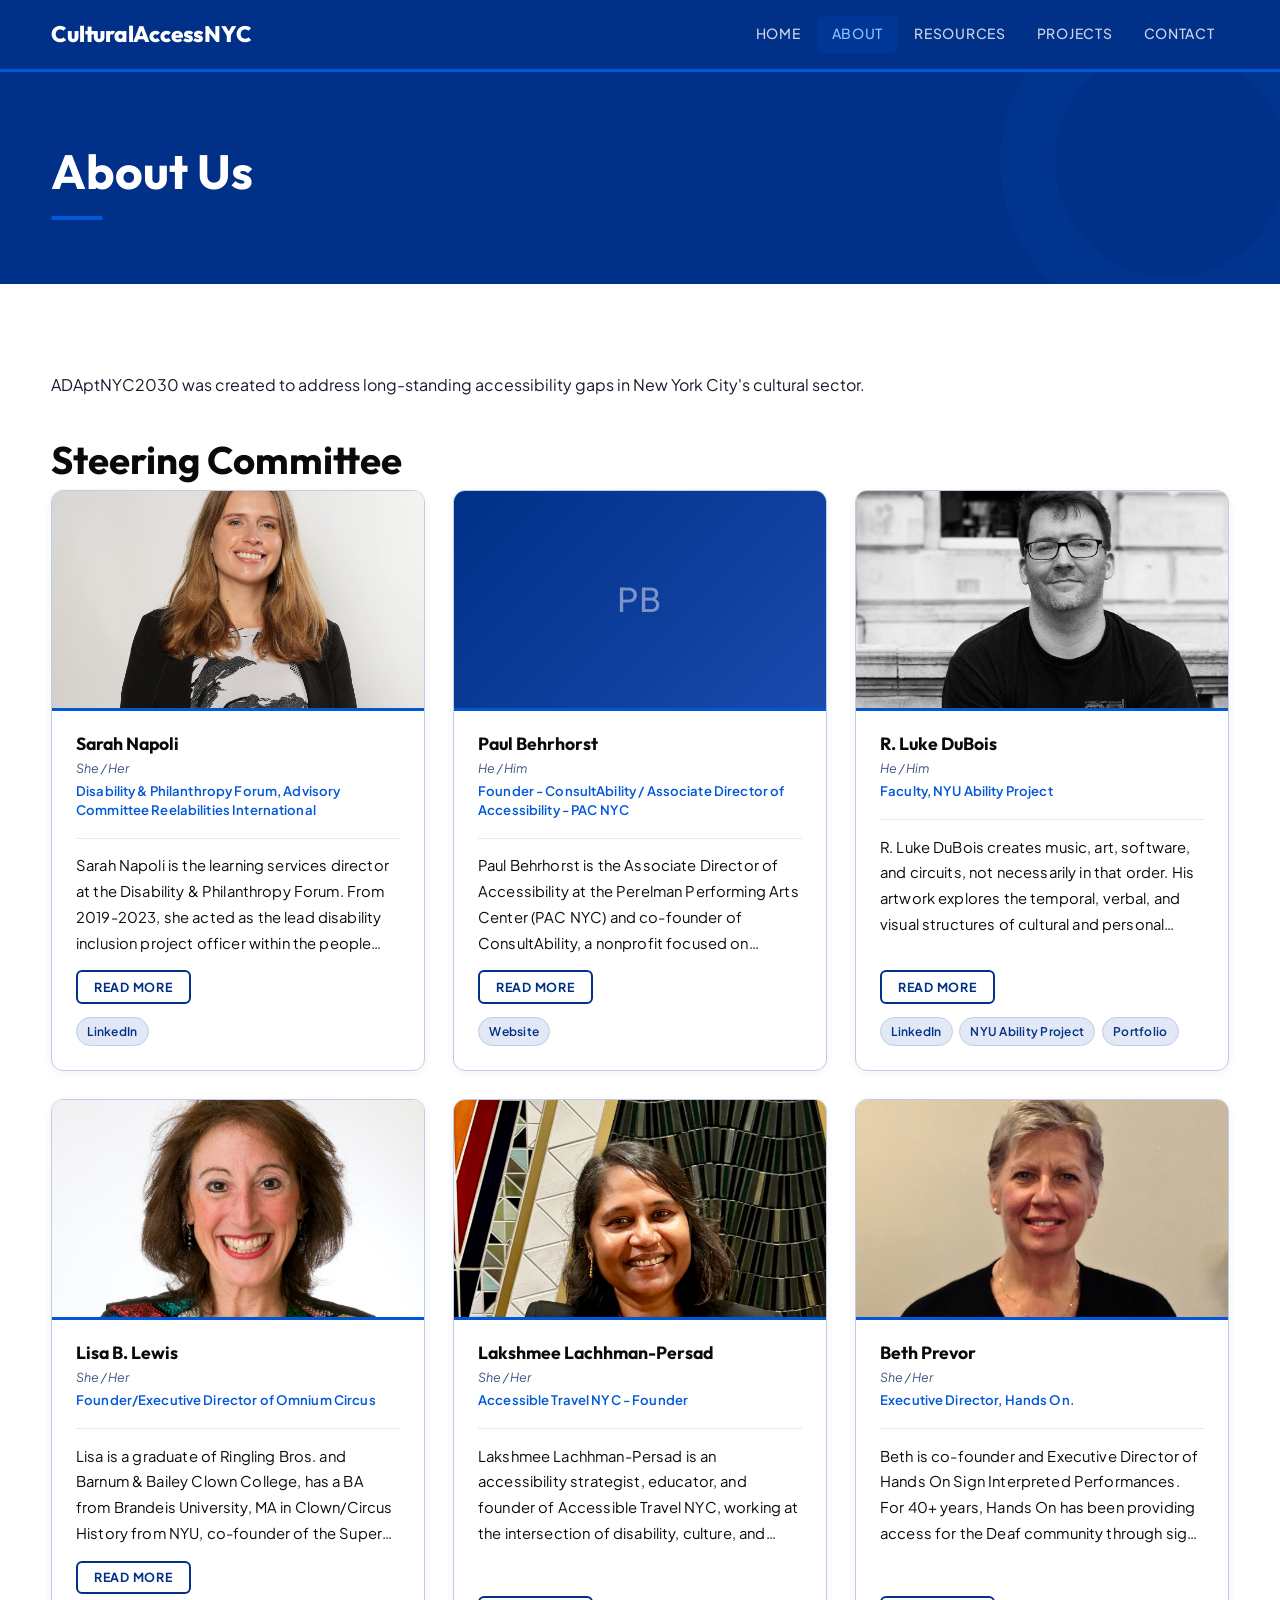
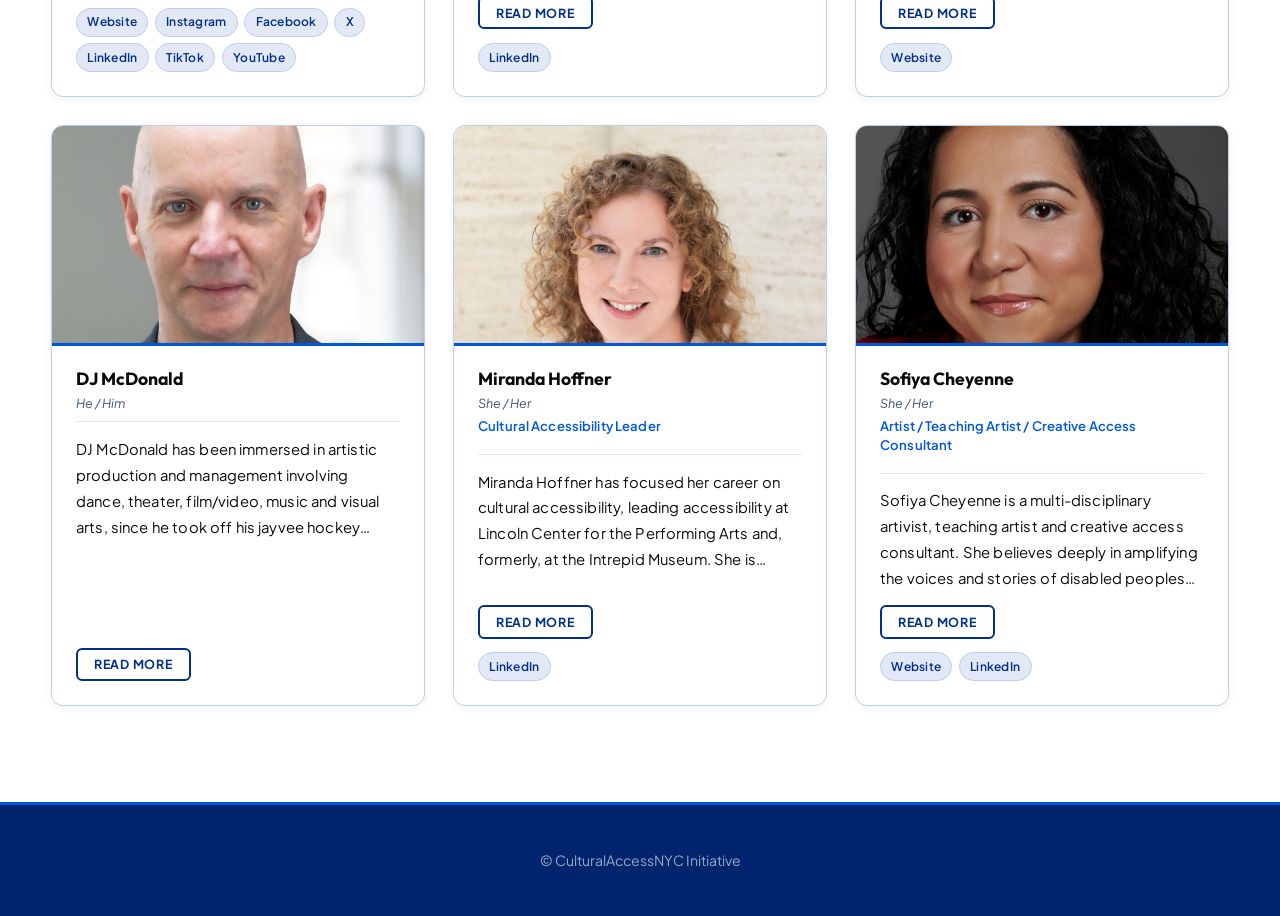
==== about.html @ fa03bc3a "Add files via upload" ====
<!DOCTYPE html>
<html lang="en">
<head>
<meta charset="UTF-8">
<meta name="viewport" content="width=device-width, initial-scale=1.0">
<title>About | ADAptNYC2030</title>
<link rel="stylesheet" href="style.css">
</head>

<body>

<a class="skip-link" href="#main-content">Skip to main content</a>

<header class="site-header" role="banner">
  <div class="container header-inner">
    <a href="index.html" class="logo" aria-label="ADAptNYC2030 — Home">CulturalAccessNYC</a>
    <nav aria-label="Primary navigation">
      <input type="checkbox" id="check" aria-hidden="true">
      <label for="check" class="checkbtn" aria-label="Open navigation menu" role="button" tabindex="0">☰</label>
      <ul class="nav-list" role="list">
        <li><a href="index.html">Home</a></li>
        <li><a href="about.html" aria-current="page">About</a></li>
        <li><a href="resources.html">Resources</a></li>
        <li><a href="projects.html">Projects</a></li>
        <li><a href="contact.html">Contact</a></li>
      </ul>
    </nav>
  </div>
</header>

<main id="main-content">

  <section class="page-hero" aria-labelledby="page-title">
    <div class="container">
      <h1 id="page-title">About Us</h1>
    </div>
  </section>

  <section class="section section-light" aria-labelledby="committee-heading">
    <div class="container">
      <p>
        ADAptNYC2030 was created to address long-standing accessibility gaps
        in New York City's cultural sector.
      </p>

      <h2 id="committee-heading" style="margin-top: 40px;">Steering Committee</h2>
      <div id="members-container" aria-live="polite" aria-label="Steering committee members"></div>
    </div>
  </section>

</main>

<footer class="footer" role="contentinfo">
  <div class="container">
    <p>&copy; CulturalAccessNYC Initiative</p>
  </div>
</footer>

<script>
const checkbox = document.getElementById("check");
const label = document.querySelector(".checkbtn");

checkbox.addEventListener("change", function () {
  document.body.style.overflow = this.checked ? "hidden" : "";
  label.setAttribute("aria-label", this.checked ? "Close navigation menu" : "Open navigation menu");
});

label.addEventListener("keydown", function(e) {
  if (e.key === "Enter" || e.key === " ") {
    e.preventDefault();
    checkbox.checked = !checkbox.checked;
    checkbox.dispatchEvent(new Event("change"));
  }
});
</script>
<script src="script.js"></script>
</body>
</html>
---- style.css ----
@import url('https://fonts.googleapis.com/css2?family=Outfit:wght@600;700;800&family=Plus+Jakarta+Sans:ital,wght@0,300;0,400;0,500;0,600;0,700;1,300;1,400&display=swap');

/* ── Tokens ── */
:root {
  --navy:        #003087;
  --navy-mid:    #00256e;
  --navy-light:  #1a4aad;
  --amber:       #0057d8;
  --amber-light: #3a7ff5;
  --amber-pale:  #e8f0fe;
  --white:       #ffffff;
  --off-white:   #f4f7ff;
  --stone:       #e2e8f5;
  --text-primary:   #0a0a0a;
  --text-secondary: #1a1a2e;
  --text-muted:     #3d5280;
  --border:         #bfcde8;
  --focus-ring:  #0057d8;
  --radius-sm:   6px;
  --radius-md:   12px;
  --radius-lg:   20px;
  --shadow-sm:   0 2px 8px rgba(13,27,42,0.06);
  --shadow-md:   0 8px 28px rgba(13,27,42,0.10);
  --shadow-lg:   0 20px 50px rgba(13,27,42,0.14);
  --transition:  0.22s cubic-bezier(0.4, 0, 0.2, 1);
}

/* ── Reset ── */
*, *::before, *::after {
  box-sizing: border-box;
  margin: 0;
  padding: 0;
}

/* ── Skip Link (keyboard / screen reader navigation) ── */
.skip-link {
  position: absolute;
  top: -100px;
  left: 1rem;
  z-index: 9999;
  background: var(--amber);
  color: var(--white);
  font-family: 'Plus Jakarta Sans', sans-serif;
  font-weight: 700;
  font-size: 0.95rem;
  padding: 0.75rem 1.25rem;
  border-radius: var(--radius-sm);
  text-decoration: none;
  transition: top 0.2s ease;
}
.skip-link:focus {
  top: 1rem;
  outline: 3px solid var(--navy);
  outline-offset: 2px;
}

/* ── Base ── */
html { scroll-behavior: smooth; }

body {
  font-family: 'Plus Jakarta Sans', system-ui, sans-serif;
  font-size: 1rem;
  line-height: 1.65;
  color: var(--text-primary);
  background: var(--off-white);
  overflow-x: hidden;
}

/* ── Focus — always visible, never removed ── */
:focus-visible {
  outline: 3px solid var(--focus-ring);
  outline-offset: 3px;
  border-radius: var(--radius-sm);
}

/* ── Typography ── */
h1, h2, h3, h4 {
  font-family: 'Outfit', system-ui, sans-serif;
  line-height: 1.15;
  color: var(--text-primary);
  font-weight: 700;
}

h1 { font-size: clamp(2.2rem, 5vw, 3.8rem); }
h2 { font-size: clamp(1.6rem, 3vw, 2.4rem); }
h3 { font-size: clamp(1.05rem, 2vw, 1.35rem); }

p {
  color: #1a1a2e;
  max-width: 68ch;
}

/* ── Layout ── */
.container {
  width: min(92%, 1200px);
  margin-inline: auto;
}

.section {
  padding: 5.5rem 0;
}

.section-light { background: var(--white); }
.section-muted { background: var(--navy); }

/* ── Header ── */
.site-header {
  background: var(--navy);
  position: sticky;
  top: 0;
  z-index: 1000;
  border-bottom: 3px solid var(--amber);
  transform: translateZ(0);
  will-change: transform;
}

.header-inner {
  display: flex;
  justify-content: space-between;
  align-items: center;
  padding: 1rem 0;
  gap: 1rem;
}

.logo {
  font-family: 'Outfit', sans-serif;
  font-size: 1.4rem;
  font-weight: 800;
  text-decoration: none;
  color: var(--white);
  letter-spacing: -0.01em;
  flex-shrink: 0;
  transition: color var(--transition);
}
.logo:hover { color: #90c0ff; }
.logo:focus-visible { outline-color: var(--amber); border-radius: 4px; }

/* ── Nav ── */
nav { position: relative; }

.nav-list {
  list-style: none;
  display: flex;
  gap: 0.15rem;
  align-items: center;
}
.nav-list li { margin: 0; }

.nav-list a {
  display: block;
  text-decoration: none;
  color: rgba(255,255,255,0.8);
  font-family: 'Plus Jakarta Sans', sans-serif;
  font-weight: 500;
  font-size: 0.87rem;
  letter-spacing: 0.05em;
  text-transform: uppercase;
  padding: 0.45rem 0.9rem;
  border-radius: var(--radius-sm);
  transition: color var(--transition), background var(--transition);
}
.nav-list a:hover,
.nav-list a[aria-current="page"] {
  color: #90c0ff;
  background: rgba(0,87,216,0.18);
}
.nav-list a:focus-visible { outline-color: var(--amber); }

/* Hamburger */
#check { display: none; }

.checkbtn {
  display: none;
  background: none;
  border: 2px solid rgba(255,255,255,0.45);
  color: var(--white);
  font-size: 1.25rem;
  width: 44px;
  height: 44px;
  border-radius: var(--radius-sm);
  cursor: pointer;
  align-items: center;
  justify-content: center;
  line-height: 1;
  position: relative;
  z-index: 2000;
  transition: border-color var(--transition), background var(--transition);
}
.checkbtn:hover {
  border-color: #90c0ff;
  background: rgba(0,87,216,0.18);
}

/* ── Hero ── */
.hero {
  background-image: url("hero.jpg");
  background-size: cover;
  background-position: center 30%;
  background-repeat: no-repeat;
  position: relative;
  min-height: 88vh;
  display: flex;
  align-items: center;
  padding: 5rem 0;
}

.hero::before {
  content: '';
  position: absolute;
  inset: 0;
  background: linear-gradient(
    105deg,
    rgba(0,48,135,0.28) 10%
  );//
}

.hero .container {
  position: relative;
  z-index: 1;
}

.hero-card {
  max-width: 620px;
  animation: heroFadeUp 0.9s ease both;
}

@keyframes heroFadeUp {
  from { opacity: 0; transform: translateY(30px); }
  to   { opacity: 1; transform: translateY(0); }
}

.hero-eyebrow {
  display: inline-block;
  font-size: 0.76rem;
  font-weight: 700;
  letter-spacing: 0.14em;
  text-transform: uppercase;
  color: #aeccff;
  background: rgba(0,87,216,0.18);
  border: 1px solid rgba(58,127,245,0.5);
  padding: 0.3rem 0.9rem;
  border-radius: 100px;
  margin-bottom: 1.5rem;
}

.hero-card h1 {
  color: var(--white);
  font-size: clamp(2.3rem, 5.5vw, 4rem);
  margin-bottom: 1.25rem;
  text-shadow: 0 2px 20px rgba(0,0,0,0.4);
  line-height: 1.1;
}

.hero-card p {
  color: rgba(255,255,255,0.88);
  font-size: 1.15rem;
  margin-bottom: 2.25rem;
  max-width: 52ch;
  text-shadow: 0 1px 8px rgba(0,0,0,0.3);
}

/* ── Buttons ── */
.btn {
  display: inline-flex;
  align-items: center;
  gap: 0.4rem;
  background: var(--amber);
  color: var(--white);
  padding: 0.85rem 1.85rem;
  border-radius: var(--radius-sm);
  font-family: 'Plus Jakarta Sans', sans-serif;
  font-weight: 700;
  font-size: 0.88rem;
  letter-spacing: 0.05em;
  text-transform: uppercase;
  text-decoration: none;
  border: 2px solid transparent;
  transition: background var(--transition), transform var(--transition), box-shadow var(--transition);
  cursor: pointer;
}
.btn:hover {
  background: #0048b5;
  transform: translateY(-2px);
  box-shadow: 0 8px 24px rgba(0,87,216,0.38);
}
.btn:focus-visible {
  outline: 3px solid var(--white);
  outline-offset: 3px;
}
.btn:active { transform: translateY(0); }

/* ── Feature Cards ── */
.cards {
  display: grid;
  grid-template-columns: repeat(auto-fit, minmax(280px, 1fr));
  gap: 1.75rem;
}

.card {
  background: var(--white);
  padding: 2.25rem 2rem;
  border-radius: var(--radius-md);
  box-shadow: var(--shadow-sm);
  border: 1px solid var(--border);
  position: relative;
  overflow: hidden;
  transition: transform var(--transition), box-shadow var(--transition);
}
.card::before {
  content: '';
  position: absolute;
  top: 0; left: 0; right: 0;
  height: 3px;
  background: linear-gradient(90deg, var(--amber), var(--amber-light));
  transform: scaleX(0);
  transform-origin: left;
  transition: transform var(--transition);
}
.card:hover { transform: translateY(-4px); box-shadow: var(--shadow-md); }
.card:hover::before { transform: scaleX(1); }
.card h3 { margin-bottom: 0.85rem; color: var(--navy); }
.card p { font-size: 0.95rem; }

/* ── Section label ── */
.section-label {
  display: inline-block;
  font-size: 0.75rem;
  font-weight: 700;
  letter-spacing: 0.14em;
  text-transform: uppercase;
  color: var(--amber);
  margin-bottom: 0.75rem;
}

/* ── Page Hero (inner pages) ── */
.page-hero {
  background: var(--navy);
  color: var(--white);
  padding: 4.5rem 0 4rem;
  position: relative;
  overflow: hidden;
}
.page-hero::after {
  content: '';
  position: absolute;
  right: -60px; top: -80px;
  width: 340px; height: 340px;
  border-radius: 50%;
  border: 55px solid rgba(0,87,216,0.10);
  pointer-events: none;
}
.page-hero h1 {
  color: var(--white);
  font-size: clamp(2rem, 4vw, 3rem);
  position: relative;
  z-index: 1;
}
.page-hero h1::after {
  content: '';
  display: block;
  width: 52px; height: 4px;
  background: var(--amber);
  margin-top: 1rem;
  border-radius: 2px;
}

/* ── CTA / Dark sections ── */
.section-muted h2 { color: var(--white); }
.section-muted p { color: rgba(255,255,255,0.85); margin-bottom: 2rem; }

/* ── Footer ── */
.footer {
  background: var(--navy-mid);
  color: var(--white);
  padding: 2.75rem 0;
  border-top: 3px solid var(--amber);
  text-align: center;
}
.footer p {
  opacity: 0.6;
  color: var(--white);
  font-size: 0.88rem;
  max-width: none;
}

/* ── Members Grid ── */
#members-container {
  display: grid;
  grid-template-columns: repeat(3, 1fr);
  gap: 1.75rem;
  padding: 0.5rem 0;
  contain: layout;
}

/* ── Member Card ── */
.member-card {
  background: var(--white);
  border-radius: var(--radius-md);
  overflow: hidden;
  box-shadow: var(--shadow-sm);
  border: 1px solid var(--border);
  transition: transform var(--transition), box-shadow var(--transition);
  display: flex;
  flex-direction: column;
  will-change: transform;
  contain: layout style;
}
.member-card:hover {
  transform: translateY(-5px);
  box-shadow: var(--shadow-lg);
}
.member-card:focus-within {
  box-shadow: 0 0 0 3px var(--focus-ring), var(--shadow-md);
}

.member-card img {
  width: 100%;
  height: 220px;
  object-fit: cover;
  object-position: top;
  display: block;
  border-bottom: 3px solid var(--amber);
}

.member-card .no-photo {
  width: 100%;
  height: 220px;
  background: linear-gradient(135deg, var(--navy) 0%, var(--navy-light) 100%);
  display: flex;
  align-items: center;
  justify-content: center;
  border-bottom: 3px solid var(--amber);
}
.no-photo-initials {
  font-family: 'Outfit', sans-serif;
  font-size: 2.2rem;
  color: rgba(255,255,255,0.45);
  letter-spacing: 0.04em;
  user-select: none;
}

.card-content {
  padding: 1.35rem 1.5rem 1.5rem;
  display: flex;
  flex-direction: column;
  flex-grow: 1;
}
.card-content h3 {
  margin: 0 0 0.15rem;
  font-size: 1.1rem;
  font-weight: 700;
  color: #0a0a0a;
  line-height: 1.3;
}

.pronouns {
  font-size: 0.78rem;
  color: var(--text-muted);
  font-style: italic;
  margin-bottom: 0.25rem;
}
.title {
  font-size: 0.82rem;
  color: var(--amber);
  font-weight: 600;
  letter-spacing: 0.01em;
  line-height: 1.4;
  margin-bottom: 0.9rem;
}

.bio-container {
  display: flex;
  flex-direction: column;
  flex-grow: 1;
  border-top: 1px solid var(--stone);
  padding-top: 0.9rem;
  margin-top: 0.25rem;
}
.bio-text {
  display: -webkit-box;
  -webkit-line-clamp: 4;
  -webkit-box-orient: vertical;
  overflow: hidden;
  font-size: 0.925rem;
  color: #0a0a0a;
  line-height: 1.75;
  max-height: calc(0.925rem * 1.75 * 4);
  margin-bottom: 0.85rem;
  letter-spacing: 0.01em;
}
.bio-text.expanded {
  display: block;
  -webkit-line-clamp: unset;
  height: auto;
  overflow: visible;
}

.toggle-btn {
  margin-top: auto;
  align-self: flex-start;
  padding: 0.42rem 1rem;
  border: 2px solid var(--navy);
  background: transparent;
  color: var(--navy);
  border-radius: var(--radius-sm);
  cursor: pointer;
  font-family: 'Plus Jakarta Sans', sans-serif;
  font-size: 0.78rem;
  font-weight: 700;
  letter-spacing: 0.06em;
  text-transform: uppercase;
  transition: background var(--transition), color var(--transition), transform var(--transition);
}
.toggle-btn:hover {
  background: var(--navy);
  color: var(--white);
  transform: translateY(-1px);
}
.toggle-btn:focus-visible {
  outline: 3px solid var(--focus-ring);
  outline-offset: 3px;
}

.links {
  margin-top: 0.85rem;
  display: flex;
  flex-wrap: wrap;
  gap: 0.4rem;
}
.links a {
  display: inline-flex;
  align-items: center;
  font-size: 0.75rem;
  font-weight: 600;
  color: var(--navy);
  background: var(--stone);
  border: 1px solid var(--border);
  text-decoration: none;
  padding: 0.22rem 0.65rem;
  border-radius: 100px;
  letter-spacing: 0.02em;
  transition: background var(--transition), color var(--transition), border-color var(--transition);
}
.links a:hover {
  background: var(--navy);
  color: var(--white);
  border-color: var(--navy);
}
.links a:focus-visible {
  outline: 3px solid var(--focus-ring);
  outline-offset: 2px;
}

/* ── Responsive ── */
@media (max-width: 768px) {
  .checkbtn { display: inline-flex; }

  .nav-list {
    background: var(--navy);
    position: fixed;
    top: 0; right: -110vw;
    width: 100%; height: 100vh;
    display: flex;
    flex-direction: column;
    justify-content: center;
    align-items: center;
    gap: 0.5rem;
    transition: right 0.3s cubic-bezier(0.4,0,0.2,1);
    z-index: 1500;
  }
  .nav-list li { margin: 0; }
  .nav-list a { font-size: 1.25rem; padding: 0.75rem 2rem; letter-spacing: 0.06em; }
  #check:checked ~ .nav-list { right: 0; }

  .hero-card h1 { font-size: clamp(1.9rem, 8vw, 2.8rem); }
  .hero { min-height: 75vh; }
  .cards { grid-template-columns: 1fr; }
  .page-hero::after { display: none; }
  .section { padding: 3.5rem 0; }
  #members-container { grid-template-columns: repeat(2, 1fr); }
}

@media (max-width: 480px) {
  #members-container { grid-template-columns: 1fr; }
}

/* ── Reduced motion ── */
@media (prefers-reduced-motion: reduce) {
  *, *::before, *::after {
    animation-duration: 0.01ms !important;
    transition-duration: 0.01ms !important;
  }
  html { scroll-behavior: auto; }
}

/* ── High contrast / forced colors ── */
@media (forced-colors: active) {
  .btn, .toggle-btn, .links a {
    border: 2px solid ButtonText;
  }
  .hero::before { display: none; }
}

/* ── Stats Bar ── */
.stats-bar {
  background: var(--navy-mid);
  border-top: 1px solid rgba(255,255,255,0.08);
  border-bottom: 3px solid var(--amber);
  padding: 1.75rem 0;
}
.stats-inner {
  display: flex;
  align-items: center;
  justify-content: center;
  gap: 0;
  flex-wrap: wrap;
}
.stat-item {
  display: flex;
  flex-direction: column;
  align-items: center;
  padding: 0.5rem 3rem;
}
.stat-num {
  font-family: 'Outfit', sans-serif;
  font-size: 2rem;
  font-weight: 800;
  color: #85bcff;
  line-height: 1;
  margin-bottom: 0.3rem;
}
.stat-label {
  font-size: 0.8rem;
  color: rgba(255,255,255,0.82);
  text-align: center;
  max-width: 14ch;
  line-height: 1.4;
}
.stat-divider {
  width: 1px;
  height: 44px;
  background: rgba(255,255,255,0.15);
  flex-shrink: 0;
}

/* ── Card Icons ── */
.card-icon {
  width: 48px;
  height: 48px;
  background: var(--amber-pale);
  border-radius: var(--radius-sm);
  display: flex;
  align-items: center;
  justify-content: center;
  color: var(--amber);
  margin-bottom: 1.25rem;
}

/* ── Concepts Grid ── */
.concepts-grid {
  display: grid;
  grid-template-columns: repeat(3, 1fr);
  gap: 1.5rem;
}
.concept-card {
  background: rgba(255,255,255,0.10);
  border: 1px solid rgba(255,255,255,0.28);
  border-radius: var(--radius-md);
  padding: 2rem 1.75rem;
  position: relative;
  transition: background var(--transition);
}
.concept-card:hover { background: rgba(255,255,255,0.09); }
.concept-card--mid {
  background: rgba(0,87,216,0.28);
  border-color: rgba(58,127,245,0.55);
}
.concept-card--highlight {
  background: rgba(0,87,216,0.32);
  border-color: var(--amber);
  border-width: 2px;
}
.concept-num {
  font-family: 'Outfit', sans-serif;
  font-size: 2.5rem;
  font-weight: 800;
  color: rgba(255,255,255,0.55);
  line-height: 1;
  margin-bottom: 0.75rem;
}
.concept-card h3 { color: var(--white); margin-bottom: 0.6rem; }
.concept-card p { color: rgba(255,255,255,0.82); font-size: 0.9rem; max-width: none; }

/* ── Two-column layout ── */
.two-col {
  display: grid;
  grid-template-columns: 1fr 1fr;
  gap: 5rem;
  align-items: center;
}
.two-col-text h2 { margin-bottom: 1.25rem; }
.two-col-text p { max-width: 48ch; }

/* ── Venn diagram ── */
.two-col-visual {
  display: flex;
  align-items: center;
  justify-content: center;
}
.venn-diagram {
  position: relative;
  width: 260px;
  height: 260px;
}
.venn-circle {
  position: absolute;
  width: 150px;
  height: 150px;
  border-radius: 50%;
  display: flex;
  align-items: center;
  justify-content: center;
  font-size: 0.72rem;
  font-weight: 600;
  text-align: center;
  line-height: 1.4;
}
.venn-a {
  top: 0; left: 0;
  background: rgba(0,48,135,0.22);
  border: 2px solid rgba(0,48,135,0.4);
  color: var(--navy);
}
.venn-b {
  top: 0; right: 0;
  background: rgba(0,87,216,0.18);
  border: 2px solid rgba(0,87,216,0.4);
  color: var(--navy);
}
.venn-c {
  bottom: 0; left: 50%;
  transform: translateX(-50%);
  background: rgba(26,74,173,0.18);
  border: 2px solid rgba(26,74,173,0.4);
  color: var(--navy);
}
.venn-center {
  position: absolute;
  top: 50%;
  left: 50%;
  transform: translate(-50%, -44%);
  font-family: 'Outfit', sans-serif;
  font-weight: 800;
  font-size: 0.85rem;
  color: var(--navy);
  text-align: center;
  background: white;
  border-radius: 50%;
  width: 62px;
  height: 62px;
  display: flex;
  align-items: center;
  justify-content: center;
  border: 2px solid var(--amber);
  box-shadow: 0 2px 12px rgba(0,48,135,0.15);
}

/* ── Page Hero subtitle ── */
.page-hero-sub {
  color: rgba(255,255,255,0.85);
  font-size: 1.05rem;
  margin-top: 1rem;
  max-width: 56ch;
  position: relative;
  z-index: 1;
}

/* ── Resource filter bar ── */
.resource-filter-bar {
  background: var(--white);
  border-bottom: 1px solid var(--border);
  padding: 1.1rem 0;
  position: sticky;
  top: 64px;
  z-index: 100;
}
.filter-tabs {
  display: flex;
  gap: 0.5rem;
  flex-wrap: wrap;
}
.filter-tab {
  background: none;
  border: 1.5px solid var(--border);
  color: var(--text-muted);
  font-family: 'Plus Jakarta Sans', sans-serif;
  font-size: 0.82rem;
  font-weight: 600;
  padding: 0.4rem 1rem;
  border-radius: 100px;
  cursor: pointer;
  transition: all var(--transition);
  letter-spacing: 0.03em;
}
.filter-tab:hover { border-color: var(--amber); color: var(--amber); }
.filter-tab.active {
  background: var(--navy);
  border-color: var(--navy);
  color: var(--white);
}
.filter-tab:focus-visible { outline: 3px solid var(--focus-ring); outline-offset: 2px; }

/* ── Resource grid ── */
.resource-grid {
  display: grid;
  grid-template-columns: repeat(auto-fill, minmax(300px, 1fr));
  gap: 1.5rem;
}
.resource-card {
  background: var(--white);
  border: 1px solid var(--border);
  border-radius: var(--radius-md);
  padding: 1.5rem 1.6rem;
  display: flex;
  flex-direction: column;
  gap: 0.7rem;
  transition: transform var(--transition), box-shadow var(--transition);
  cursor: default;
}
.resource-card:hover { transform: translateY(-3px); box-shadow: var(--shadow-md); }
.resource-card h3 { font-size: 1rem; color: var(--navy); margin: 0; }
.resource-card p { font-size: 0.88rem; color: var(--text-secondary); margin: 0; max-width: none; }
.resource-tag {
  display: inline-block;
  font-size: 0.7rem;
  font-weight: 700;
  letter-spacing: 0.08em;
  text-transform: uppercase;
  background: var(--amber-pale);
  color: var(--amber);
  border-radius: 100px;
  padding: 0.18rem 0.65rem;
  align-self: flex-start;
}
.resource-tag--legal { background: #eef4ff; color: var(--navy); }
.resource-tag--org { background: #e8f7f2; color: #0a6b4a; }
.resource-tag--funding { background: #fff4e6; color: #8a4a00; }
.resource-meta { font-size: 0.78rem; color: var(--text-muted); margin-top: auto; padding-top: 0.5rem; }
.resource-link { color: var(--amber); text-decoration: none; font-weight: 600; }
.resource-link:hover { text-decoration: underline; }
.no-results-msg { text-align: center; padding: 3rem 0; color: var(--text-muted); font-size: 1rem; }
.sr-only { position: absolute; width: 1px; height: 1px; overflow: hidden; clip: rect(0,0,0,0); white-space: nowrap; }

/* ── Accordion ── */
.accordion { display: flex; flex-direction: column; gap: 0; border-radius: var(--radius-md); overflow: hidden; border: 1px solid rgba(255,255,255,0.12); }
.accordion-item { border-bottom: 1px solid rgba(255,255,255,0.10); }
.accordion-item:last-child { border-bottom: none; }
.accordion-btn {
  width: 100%;
  display: flex;
  justify-content: space-between;
  align-items: center;
  background: rgba(255,255,255,0.04);
  border: none;
  color: var(--white);
  font-family: 'Plus Jakarta Sans', sans-serif;
  font-size: 0.95rem;
  font-weight: 600;
  padding: 1.1rem 1.5rem;
  cursor: pointer;
  text-align: left;
  transition: background var(--transition);
}
.accordion-btn:hover { background: rgba(255,255,255,0.08); }
.accordion-btn[aria-expanded="true"] { background: rgba(0,87,216,0.25); }
.accordion-btn:focus-visible { outline: 3px solid var(--amber-light); outline-offset: -3px; }
.accordion-icon { font-size: 1.4rem; font-weight: 300; line-height: 1; color: #90c0ff; flex-shrink: 0; margin-left: 1rem; }
.accordion-body { padding: 0.1rem 1.5rem 1.25rem; }
.accordion-body p { font-size: 0.9rem; color: rgba(255,255,255,0.82); max-width: 68ch; }

/* ── Timeline ── */
.timeline { position: relative; padding-left: 2.5rem; }
.timeline::before {
  content: '';
  position: absolute;
  left: 10px;
  top: 8px;
  bottom: 8px;
  width: 2px;
  background: var(--border);
}
.timeline-item {
  position: relative;
  padding-bottom: 2.5rem;
}
.timeline-item:last-child { padding-bottom: 0; }
.timeline-marker {
  position: absolute;
  left: -2.5rem;
  top: 6px;
  width: 22px;
  height: 22px;
  border-radius: 50%;
  background: var(--white);
  border: 3px solid var(--border);
  z-index: 1;
}
.timeline-marker--active {
  border-color: var(--amber);
  background: var(--amber);
  box-shadow: 0 0 0 4px rgba(0,87,216,0.18);
}
.timeline-year {
  font-size: 0.78rem;
  font-weight: 700;
  letter-spacing: 0.08em;
  text-transform: uppercase;
  color: var(--text-muted);
  margin-bottom: 0.4rem;
}
.timeline-content h3 { margin-bottom: 0.5rem; color: var(--navy); }
.timeline-content p { font-size: 0.9rem; max-width: 58ch; margin-bottom: 0.75rem; }
.timeline-status {
  display: inline-block;
  font-size: 0.72rem;
  font-weight: 700;
  letter-spacing: 0.07em;
  text-transform: uppercase;
  padding: 0.2rem 0.7rem;
  border-radius: 100px;
  background: var(--stone);
  color: var(--text-muted);
}
.timeline-status--done { background: #e8f7f2; color: #0a6b4a; }
.timeline-status--active { background: var(--amber-pale); color: var(--amber); }

/* ── Initiative grid ── */
.initiative-grid {
  display: grid;
  grid-template-columns: repeat(2, 1fr);
  gap: 1.75rem;
}
.initiative-card {
  background: rgba(255,255,255,0.06);
  border: 1px solid rgba(255,255,255,0.12);
  border-radius: var(--radius-md);
  padding: 1.75rem 1.75rem 1.5rem;
}
.initiative-header {
  display: flex;
  justify-content: space-between;
  align-items: flex-start;
  margin-bottom: 1rem;
}
.initiative-icon {
  width: 44px;
  height: 44px;
  background: rgba(0,87,216,0.25);
  border-radius: var(--radius-sm);
  display: flex;
  align-items: center;
  justify-content: center;
  color: var(--amber-light);
}
.initiative-status {
  font-size: 0.7rem;
  font-weight: 700;
  letter-spacing: 0.07em;
  text-transform: uppercase;
  background: rgba(0,87,216,0.3);
  color: var(--amber-light);
  border-radius: 100px;
  padding: 0.2rem 0.65rem;
  color: #aeccff;
}
.initiative-status--dev { background: rgba(255,255,255,0.08); color: rgba(255,255,255,0.55); }
.initiative-card h3 { color: var(--white); margin-bottom: 0.65rem; font-size: 1.05rem; }
.initiative-card p { color: rgba(255,255,255,0.82); font-size: 0.88rem; max-width: none; margin-bottom: 1rem; }
.initiative-details {
  list-style: none;
  display: flex;
  flex-direction: column;
  gap: 0.3rem;
  border-top: 1px solid rgba(255,255,255,0.08);
  padding-top: 0.85rem;
}
.initiative-details li {
  font-size: 0.8rem;
  color: rgba(255,255,255,0.78);
  padding-left: 1rem;
  position: relative;
}
.initiative-details li::before {
  content: '→';
  position: absolute;
  left: 0;
  color: var(--amber-light);
}

/* ── Contact layout ── */
.contact-layout {
  display: grid;
  grid-template-columns: 1fr 1fr;
  gap: 5rem;
  align-items: start;
}
.contact-info h2 { margin-bottom: 1rem; }
.contact-reasons { display: flex; flex-direction: column; gap: 1.5rem; margin-bottom: 2rem; }
.contact-reason { display: flex; gap: 1rem; align-items: flex-start; }
.contact-reason-icon {
  width: 40px;
  height: 40px;
  background: var(--amber-pale);
  border-radius: var(--radius-sm);
  display: flex;
  align-items: center;
  justify-content: center;
  color: var(--amber);
  flex-shrink: 0;
}
.contact-reason h3 { font-size: 0.95rem; margin-bottom: 0.25rem; color: var(--navy); }
.contact-reason p { font-size: 0.85rem; max-width: none; color: var(--text-secondary); }
.accessibility-note {
  background: var(--amber-pale);
  border: 1px solid rgba(0,87,216,0.2);
  border-radius: var(--radius-md);
  padding: 1.25rem 1.4rem;
  display: flex;
  gap: 1rem;
  align-items: flex-start;
}
.accessibility-note-icon { color: var(--amber); flex-shrink: 0; margin-top: 2px; }
.accessibility-note strong { display: block; font-size: 0.88rem; color: var(--navy); margin-bottom: 0.35rem; }
.accessibility-note p { font-size: 0.83rem; color: var(--text-secondary); max-width: none; }

/* ── Contact form ── */
.contact-form-wrap h2 { margin-bottom: 0.5rem; }
.form-group { display: flex; flex-direction: column; gap: 0.45rem; margin-bottom: 1.25rem; }
.form-label { font-size: 0.85rem; font-weight: 600; color: var(--text-secondary); }
.form-input {
  padding: 0.7rem 0.95rem;
  border: 1.5px solid var(--border);
  border-radius: var(--radius-sm);
  font-family: 'Plus Jakarta Sans', sans-serif;
  font-size: 0.9rem;
  color: var(--text-primary);
  background: var(--white);
  transition: border-color var(--transition);
  width: 100%;
}
.form-input:focus { outline: none; border-color: var(--amber); box-shadow: 0 0 0 3px rgba(0,87,216,0.12); }
.form-select { appearance: none; background-image: url("data:image/svg+xml,%3Csvg xmlns='http://www.w3.org/2000/svg' width='12' height='8' viewBox='0 0 12 8'%3E%3Cpath fill='%233d5280' d='M6 8L0 0h12z'/%3E%3C/svg%3E"); background-repeat: no-repeat; background-position: right 0.85rem center; padding-right: 2.5rem; }
.form-textarea { resize: vertical; min-height: 120px; }
.radio-group { display: flex; gap: 1.5rem; flex-wrap: wrap; }
.radio-label { display: flex; align-items: center; gap: 0.4rem; font-size: 0.88rem; color: var(--text-secondary); cursor: pointer; }
.radio-label input { accent-color: var(--amber); width: 16px; height: 16px; }
.form-success {
  display: flex;
  align-items: center;
  gap: 0.75rem;
  background: #e8f7f2;
  border: 1px solid #0a6b4a;
  border-radius: var(--radius-sm);
  padding: 1rem 1.25rem;
  color: #0a6b4a;
  font-weight: 600;
  margin-top: 1rem;
  font-size: 0.9rem;
}

/* ── Responsive additions ── */
@media (max-width: 960px) {
  .two-col { grid-template-columns: 1fr; gap: 2.5rem; }
  .two-col-visual { display: none; }
  .concepts-grid { grid-template-columns: 1fr; }
  .initiative-grid { grid-template-columns: 1fr; }
  .contact-layout { grid-template-columns: 1fr; gap: 3rem; }
}

@media (max-width: 768px) {
  .stats-inner { gap: 0; }
  .stat-item { padding: 0.5rem 1.5rem; }
  .stat-divider { display: none; }
  .resource-grid { grid-template-columns: 1fr; }
  .filter-tabs { gap: 0.35rem; }
  .timeline { padding-left: 2rem; }
}

/* ── Homepage: Audience grid ── */
.audience-grid {
  display: grid;
  grid-template-columns: repeat(2, 1fr);
  gap: 2rem;
}
.audience-item {
  display: flex;
  gap: 1.25rem;
  align-items: flex-start;
  padding: 1.75rem;
  background: var(--off-white);
  border: 1px solid var(--border);
  border-radius: var(--radius-md);
  transition: box-shadow var(--transition);
}
.audience-item:hover { box-shadow: var(--shadow-md); }
.audience-icon {
  width: 46px;
  height: 46px;
  background: var(--amber-pale);
  border-radius: var(--radius-sm);
  display: flex;
  align-items: center;
  justify-content: center;
  color: var(--amber);
  flex-shrink: 0;
}
.audience-item h3 { font-size: 1rem; color: var(--navy); margin-bottom: 0.4rem; }
.audience-item p { font-size: 0.875rem; color: var(--text-secondary); max-width: none; }

/* ── Homepage: How we work ── */
.how-grid {
  display: grid;
  grid-template-columns: repeat(2, 1fr);
  gap: 1.75rem;
}
.how-step {
  display: flex;
  gap: 1.25rem;
  align-items: flex-start;
  background: rgba(255,255,255,0.06);
  border: 1px solid rgba(255,255,255,0.12);
  border-radius: var(--radius-md);
  padding: 1.75rem;
}
.how-num {
  font-family: 'Outfit', sans-serif;
  font-size: 2rem;
  font-weight: 800;
  color: #90c0ff;
  line-height: 1;
  flex-shrink: 0;
  width: 2.5rem;
}
.how-text h3 { color: var(--white); font-size: 1rem; margin-bottom: 0.5rem; }
.how-text p { color: rgba(255,255,255,0.82); font-size: 0.875rem; max-width: none; }

/* ── Homepage: CTA split ── */
.cta-split {
  display: grid;
  grid-template-columns: 1fr 1fr;
  gap: 5rem;
  align-items: center;
}
.cta-block-left h2 { margin-bottom: 1rem; }
.cta-block-left p { max-width: 44ch; }
.cta-block-right h3 { font-size: 1rem; color: var(--navy); margin-bottom: 1rem; }
.quick-links { list-style: none; display: flex; flex-direction: column; gap: 0.5rem; }
.quick-link {
  display: block;
  color: var(--navy);
  text-decoration: none;
  font-size: 0.9rem;
  font-weight: 600;
  padding: 0.65rem 1rem;
  border: 1.5px solid var(--border);
  border-radius: var(--radius-sm);
  transition: background var(--transition), border-color var(--transition), color var(--transition);
}
.quick-link:hover {
  background: var(--navy);
  border-color: var(--navy);
  color: var(--white);
}
.quick-link:focus-visible {
  outline: 3px solid var(--focus-ring);
  outline-offset: 2px;
}

@media (max-width: 960px) {
  .audience-grid { grid-template-columns: 1fr; }
  .how-grid { grid-template-columns: 1fr; }
  .cta-split { grid-template-columns: 1fr; gap: 2.5rem; }
}
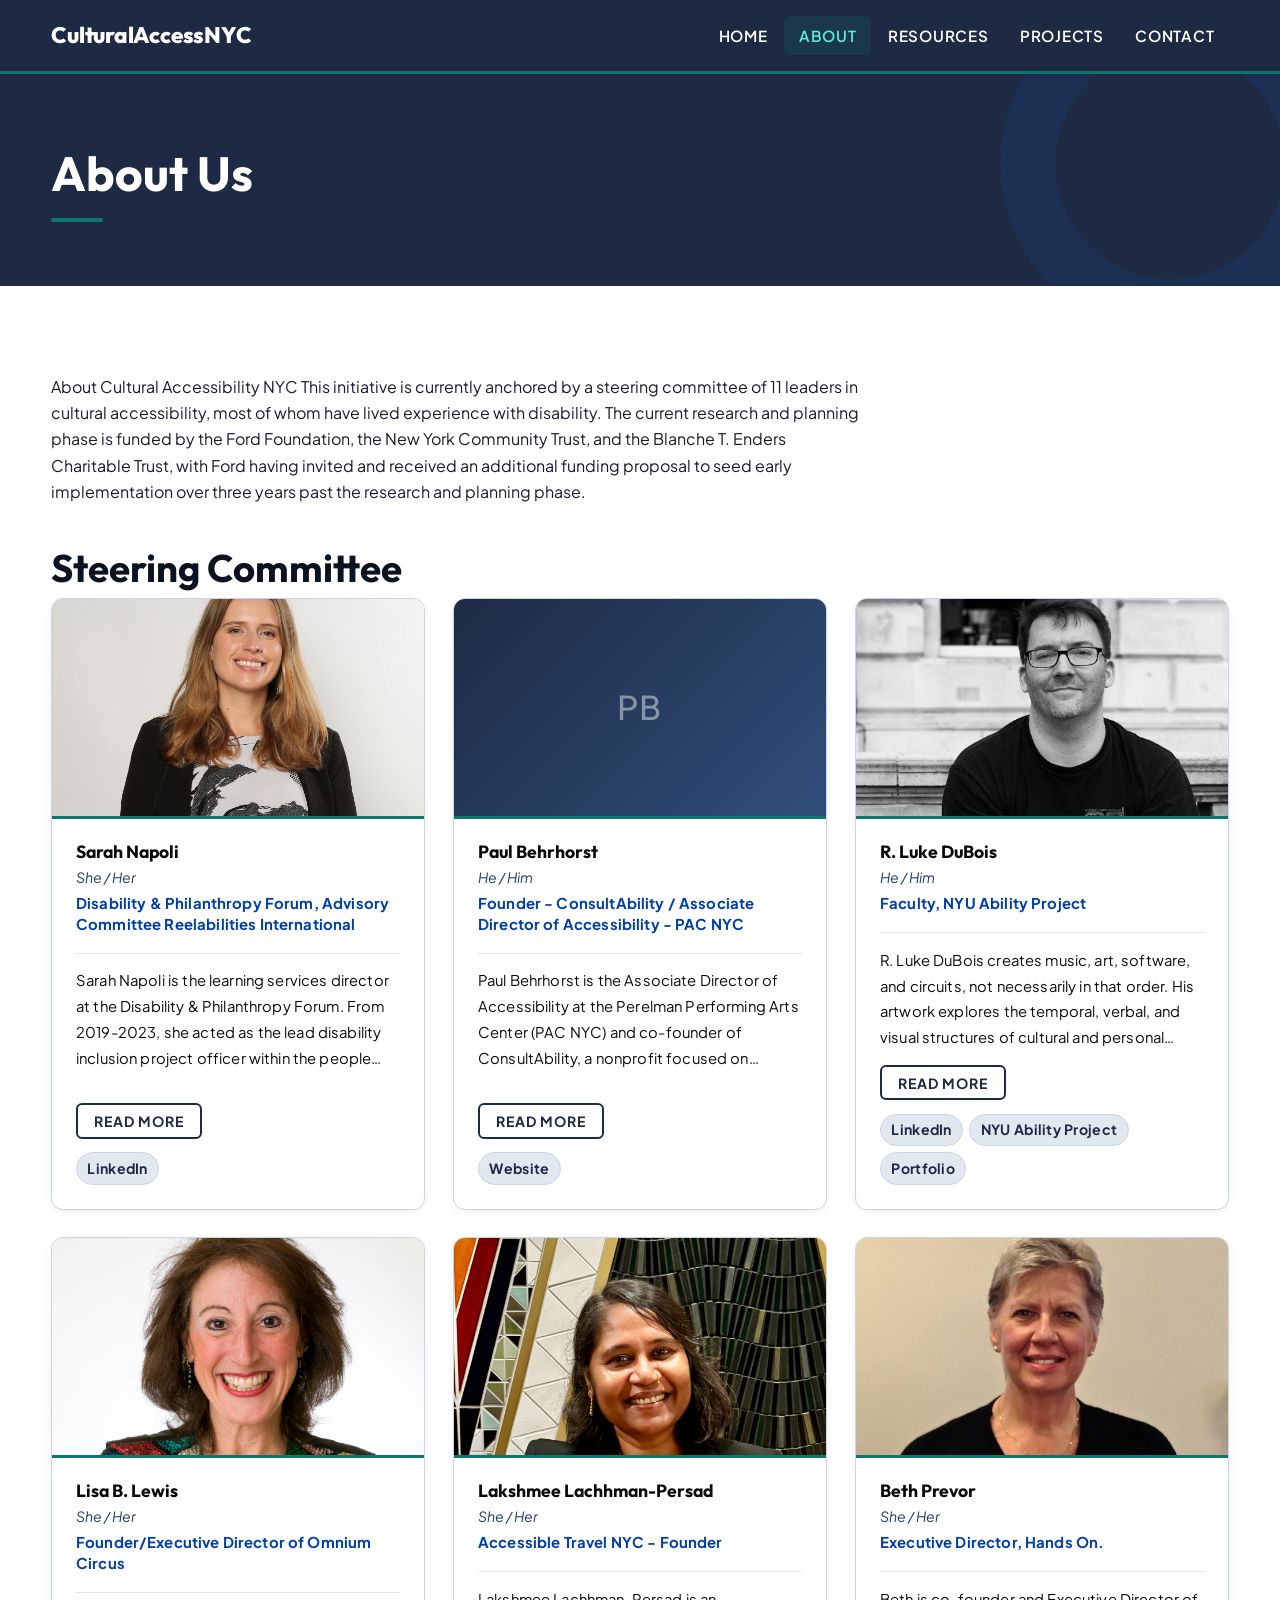
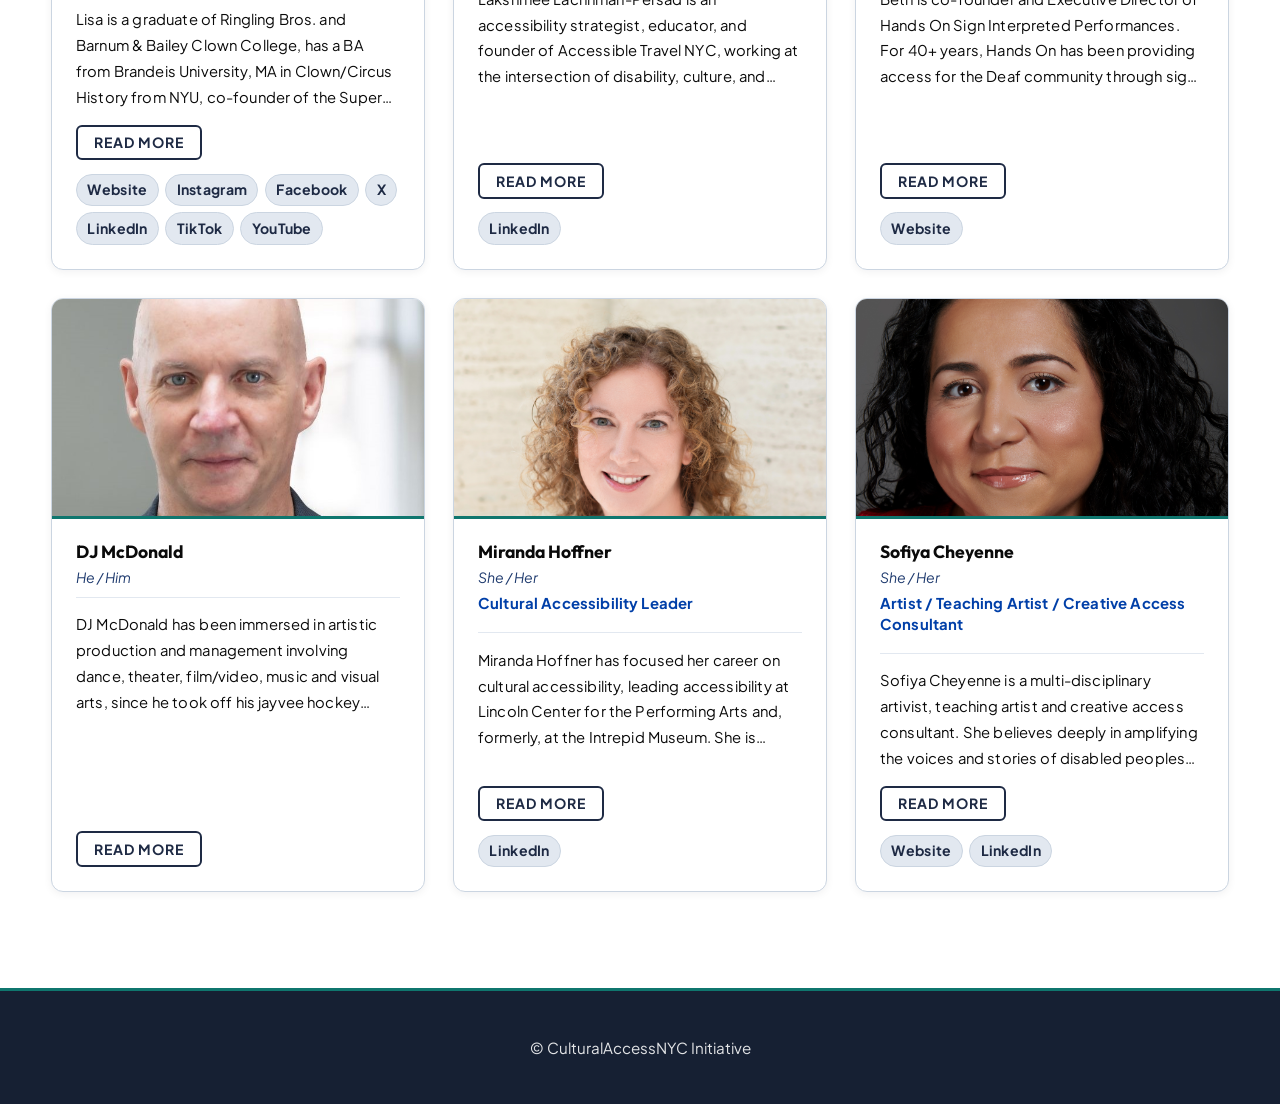
==== commit 465b39eb: "Update about.html" ====
--- a/about.html
+++ b/about.html
@@ -39,8 +39,9 @@
   <section class="section section-light" aria-labelledby="committee-heading">
     <div class="container">
       <p>
-        ADAptNYC2030 was created to address long-standing accessibility gaps
-        in New York City's cultural sector.
+        About Cultural Accessibility NYC
+This initiative is currently anchored by a steering committee of 11 leaders in cultural accessibility, most of whom have lived experience with disability. The current research and planning phase is funded by the Ford Foundation, the New York Community Trust, and the Blanche T. Enders Charitable Trust, with Ford having invited and received an additional funding proposal to seed early implementation over three years past the research and planning phase.
+
       </p>
 
       <h2 id="committee-heading" style="margin-top: 40px;">Steering Committee</h2>
--- a/style.css
+++ b/style.css
@@ -1,27 +1,43 @@
 @import url('https://fonts.googleapis.com/css2?family=Outfit:wght@600;700;800&family=Plus+Jakarta+Sans:ital,wght@0,300;0,400;0,500;0,600;0,700;1,300;1,400&display=swap');
 
-/* ── Tokens ── */
 :root {
-  --navy:        #003087;
-  --navy-mid:    #00256e;
-  --navy-light:  #1a4aad;
-  --amber:       #0057d8;
-  --amber-light: #3a7ff5;
-  --amber-pale:  #e8f0fe;
+  /* Core brand (deep indigo base) */
+  --navy:        #1e2a44;
+  --navy-mid:    #162033;
+  --navy-light:  #2f4f7a;
+
+  /* Primary accent (teal for clarity + accessibility) */
+  --amber:       #0f766e;
+  --amber-light: #14b8a6;
+  --amber-pale:  #e6fffb;
+
+  /* Secondary accent*/
+  /* (kept under same naming system to avoid breaking styles) */
+
+  /* Neutrals */
   --white:       #ffffff;
-  --off-white:   #f4f7ff;
-  --stone:       #e2e8f5;
-  --text-primary:   #0a0a0a;
-  --text-secondary: #1a1a2e;
-  --text-muted:     #3d5280;
-  --border:         #bfcde8;
-  --focus-ring:  #0057d8;
+  --off-white:   #f7f9fc;
+  --stone:       #e2e8f0;
+
+  /* Text (high contrast) */
+  --text-primary:   #0b1220;
+  --text-secondary: #1f2a44;
+  --text-muted:     #475569;
+
+  /* UI elements */
+  --border:         #cbd5e1;
+  --focus-ring:     #f97316; /* warm coral/orange for visibility */
+
+  /* Shape + motion */
   --radius-sm:   6px;
   --radius-md:   12px;
   --radius-lg:   20px;
-  --shadow-sm:   0 2px 8px rgba(13,27,42,0.06);
-  --shadow-md:   0 8px 28px rgba(13,27,42,0.10);
-  --shadow-lg:   0 20px 50px rgba(13,27,42,0.14);
+
+  /* Shadows tuned slightly cooler for new palette */
+  --shadow-sm:   0 2px 8px rgba(15, 23, 42, 0.06);
+  --shadow-md:   0 8px 28px rgba(15, 23, 42, 0.10);
+  --shadow-lg:   0 20px 50px rgba(15, 23, 42, 0.14);
+
   --transition:  0.22s cubic-bezier(0.4, 0, 0.2, 1);
 }
 
@@ -132,7 +148,7 @@
   flex-shrink: 0;
   transition: color var(--transition);
 }
-.logo:hover { color: #90c0ff; }
+.logo:hover { color: #5eead4; }
 .logo:focus-visible { outline-color: var(--amber); border-radius: 4px; }
 
 /* ── Nav ── */
@@ -149,10 +165,10 @@
 .nav-list a {
   display: block;
   text-decoration: none;
-  color: rgba(255,255,255,0.8);
+  color: #ffffff;
   font-family: 'Plus Jakarta Sans', sans-serif;
-  font-weight: 500;
-  font-size: 0.87rem;
+  font-weight: 600;
+  font-size: 0.95rem;
   letter-spacing: 0.05em;
   text-transform: uppercase;
   padding: 0.45rem 0.9rem;
@@ -161,8 +177,8 @@
 }
 .nav-list a:hover,
 .nav-list a[aria-current="page"] {
-  color: #90c0ff;
-  background: rgba(0,87,216,0.18);
+  color: #5eead4;
+  background: rgba(15,118,110,0.18);
 }
 .nav-list a:focus-visible { outline-color: var(--amber); }
 
@@ -187,8 +203,8 @@
   transition: border-color var(--transition), background var(--transition);
 }
 .checkbtn:hover {
-  border-color: #90c0ff;
-  background: rgba(0,87,216,0.18);
+  border-color: #5eead4;
+  background: rgba(15,118,110,0.18);
 }
 
 /* ── Hero ── */
@@ -210,7 +226,7 @@
   inset: 0;
   background: linear-gradient(
     105deg,
-    rgba(0,48,135,0.28) 10%
+    rgba(0,48,135,0.28) 40%
   );//
 }
 
@@ -231,13 +247,13 @@
 
 .hero-eyebrow {
   display: inline-block;
-  font-size: 0.76rem;
-  font-weight: 700;
-  letter-spacing: 0.14em;
+  font-size: 0.88rem;
+  font-weight: 700;
+  letter-spacing: 0.12em;
   text-transform: uppercase;
-  color: #aeccff;
-  background: rgba(0,87,216,0.18);
-  border: 1px solid rgba(58,127,245,0.5);
+  color: #d6e8ff;
+  background: rgba(0,87,216,0.25);
+  border: 1px solid rgba(140,190,255,0.6);
   padding: 0.3rem 0.9rem;
   border-radius: 100px;
   margin-bottom: 1.5rem;
@@ -270,8 +286,7 @@
   border-radius: var(--radius-sm);
   font-family: 'Plus Jakarta Sans', sans-serif;
   font-weight: 700;
-  font-size: 0.88rem;
-  letter-spacing: 0.05em;
+  font-size: 0.97rem;
   text-transform: uppercase;
   text-decoration: none;
   border: 2px solid transparent;
@@ -319,14 +334,14 @@
 .card:hover { transform: translateY(-4px); box-shadow: var(--shadow-md); }
 .card:hover::before { transform: scaleX(1); }
 .card h3 { margin-bottom: 0.85rem; color: var(--navy); }
-.card p { font-size: 0.95rem; }
+.card p { font-size: 1rem; }
 
 /* ── Section label ── */
 .section-label {
   display: inline-block;
-  font-size: 0.75rem;
-  font-weight: 700;
-  letter-spacing: 0.14em;
+  font-size: 0.88rem;
+  font-weight: 700;
+  letter-spacing: 0.12em;
   text-transform: uppercase;
   color: var(--amber);
   margin-bottom: 0.75rem;
@@ -366,7 +381,7 @@
 
 /* ── CTA / Dark sections ── */
 .section-muted h2 { color: var(--white); }
-.section-muted p { color: rgba(255,255,255,0.85); margin-bottom: 2rem; }
+.section-muted p { color: rgba(255,255,255,0.95); margin-bottom: 2rem; }
 
 /* ── Footer ── */
 .footer {
@@ -377,9 +392,9 @@
   text-align: center;
 }
 .footer p {
-  opacity: 0.6;
-  color: var(--white);
-  font-size: 0.88rem;
+  opacity: 1;
+  color: rgba(255,255,255,0.88);
+  font-size: 0.95rem;
   max-width: none;
 }
 
@@ -454,15 +469,15 @@
 }
 
 .pronouns {
-  font-size: 0.78rem;
-  color: var(--text-muted);
+  font-size: 0.88rem;
+  color: #1e3a6e;
   font-style: italic;
   margin-bottom: 0.25rem;
 }
 .title {
-  font-size: 0.82rem;
-  color: var(--amber);
-  font-weight: 600;
+  font-size: 0.93rem;
+  color: #003fa8;
+  font-weight: 700;
   letter-spacing: 0.01em;
   line-height: 1.4;
   margin-bottom: 0.9rem;
@@ -505,13 +520,12 @@
   border-radius: var(--radius-sm);
   cursor: pointer;
   font-family: 'Plus Jakarta Sans', sans-serif;
-  font-size: 0.78rem;
+  font-size: 0.88rem;
   font-weight: 700;
   letter-spacing: 0.06em;
   text-transform: uppercase;
   transition: background var(--transition), color var(--transition), transform var(--transition);
 }
-.toggle-btn:hover {
   background: var(--navy);
   color: var(--white);
   transform: translateY(-1px);
@@ -530,8 +544,8 @@
 .links a {
   display: inline-flex;
   align-items: center;
-  font-size: 0.75rem;
-  font-weight: 600;
+  font-size: 0.88rem;
+  font-weight: 700;
   color: var(--navy);
   background: var(--stone);
   border: 1px solid var(--border);
@@ -630,8 +644,8 @@
   margin-bottom: 0.3rem;
 }
 .stat-label {
-  font-size: 0.8rem;
-  color: rgba(255,255,255,0.82);
+  font-size: 0.93rem;
+  color: rgba(255,255,255,0.95);
   text-align: center;
   max-width: 14ch;
   line-height: 1.4;
@@ -689,7 +703,7 @@
   margin-bottom: 0.75rem;
 }
 .concept-card h3 { color: var(--white); margin-bottom: 0.6rem; }
-.concept-card p { color: rgba(255,255,255,0.82); font-size: 0.9rem; max-width: none; }
+.concept-card p { color: rgba(255,255,255,0.95); font-size: 0.97rem; max-width: none; }
 
 /* ── Two-column layout ── */
 .two-col {
@@ -720,8 +734,8 @@
   display: flex;
   align-items: center;
   justify-content: center;
-  font-size: 0.72rem;
-  font-weight: 600;
+  font-size: 0.88rem;
+  font-weight: 700;
   text-align: center;
   line-height: 1.4;
 }
@@ -729,20 +743,20 @@
   top: 0; left: 0;
   background: rgba(0,48,135,0.22);
   border: 2px solid rgba(0,48,135,0.4);
-  color: var(--navy);
+  color: #001f5c;
 }
 .venn-b {
   top: 0; right: 0;
-  background: rgba(0,87,216,0.18);
+  background: rgba(15,118,110,0.18);
   border: 2px solid rgba(0,87,216,0.4);
-  color: var(--navy);
+  color: #001f5c;
 }
 .venn-c {
   bottom: 0; left: 50%;
   transform: translateX(-50%);
   background: rgba(26,74,173,0.18);
   border: 2px solid rgba(26,74,173,0.4);
-  color: var(--navy);
+  color: #001f5c;
 }
 .venn-center {
   position: absolute;
@@ -792,9 +806,9 @@
 .filter-tab {
   background: none;
   border: 1.5px solid var(--border);
-  color: var(--text-muted);
+  color: #1e3460;
   font-family: 'Plus Jakarta Sans', sans-serif;
-  font-size: 0.82rem;
+  font-size: 0.93rem;
   font-weight: 600;
   padding: 0.4rem 1rem;
   border-radius: 100px;
@@ -832,20 +846,20 @@
 .resource-card p { font-size: 0.88rem; color: var(--text-secondary); margin: 0; max-width: none; }
 .resource-tag {
   display: inline-block;
-  font-size: 0.7rem;
-  font-weight: 700;
-  letter-spacing: 0.08em;
+  font-size: 0.82rem;
+  font-weight: 700;
+  letter-spacing: 0.07em;
   text-transform: uppercase;
   background: var(--amber-pale);
-  color: var(--amber);
+  color: #003fa8;
   border-radius: 100px;
-  padding: 0.18rem 0.65rem;
+  padding: 0.22rem 0.75rem;
   align-self: flex-start;
 }
-.resource-tag--legal { background: #eef4ff; color: var(--navy); }
-.resource-tag--org { background: #e8f7f2; color: #0a6b4a; }
-.resource-tag--funding { background: #fff4e6; color: #8a4a00; }
-.resource-meta { font-size: 0.78rem; color: var(--text-muted); margin-top: auto; padding-top: 0.5rem; }
+.resource-tag--legal { background: #dce8ff; color: #001f5c; }
+.resource-tag--org { background: #d2efe7; color: #004d32; }
+.resource-tag--funding { background: #fde8c4; color: #5a2e00; }
+.resource-meta { font-size: 0.88rem; color: #1e3460; margin-top: auto; padding-top: 0.5rem; }
 .resource-link { color: var(--amber); text-decoration: none; font-weight: 600; }
 .resource-link:hover { text-decoration: underline; }
 .no-results-msg { text-align: center; padding: 3rem 0; color: var(--text-muted); font-size: 1rem; }
@@ -874,9 +888,9 @@
 .accordion-btn:hover { background: rgba(255,255,255,0.08); }
 .accordion-btn[aria-expanded="true"] { background: rgba(0,87,216,0.25); }
 .accordion-btn:focus-visible { outline: 3px solid var(--amber-light); outline-offset: -3px; }
-.accordion-icon { font-size: 1.4rem; font-weight: 300; line-height: 1; color: #90c0ff; flex-shrink: 0; margin-left: 1rem; }
+.accordion-icon { font-size: 1.4rem; font-weight: 300; line-height: 1; color: #5eead4; flex-shrink: 0; margin-left: 1rem; }
 .accordion-body { padding: 0.1rem 1.5rem 1.25rem; }
-.accordion-body p { font-size: 0.9rem; color: rgba(255,255,255,0.82); max-width: 68ch; }
+.accordion-body p { font-size: 0.97rem; color: rgba(255,255,255,0.95); max-width: 68ch; }
 
 /* ── Timeline ── */
 .timeline { position: relative; padding-left: 2.5rem; }
@@ -908,31 +922,31 @@
 .timeline-marker--active {
   border-color: var(--amber);
   background: var(--amber);
-  box-shadow: 0 0 0 4px rgba(0,87,216,0.18);
+  box-shadow: 0 0 0 4px rgba(15,118,110,0.18);
 }
 .timeline-year {
-  font-size: 0.78rem;
+  font-size: 0.88rem;
   font-weight: 700;
   letter-spacing: 0.08em;
   text-transform: uppercase;
-  color: var(--text-muted);
+  color: #1e3460;
   margin-bottom: 0.4rem;
 }
 .timeline-content h3 { margin-bottom: 0.5rem; color: var(--navy); }
-.timeline-content p { font-size: 0.9rem; max-width: 58ch; margin-bottom: 0.75rem; }
+.timeline-content p { font-size: 0.97rem; max-width: 58ch; margin-bottom: 0.75rem; }
 .timeline-status {
   display: inline-block;
-  font-size: 0.72rem;
+  font-size: 0.82rem;
   font-weight: 700;
   letter-spacing: 0.07em;
   text-transform: uppercase;
-  padding: 0.2rem 0.7rem;
+  padding: 0.25rem 0.8rem;
   border-radius: 100px;
   background: var(--stone);
-  color: var(--text-muted);
-}
-.timeline-status--done { background: #e8f7f2; color: #0a6b4a; }
-.timeline-status--active { background: var(--amber-pale); color: var(--amber); }
+  color: #1e3460;
+}
+.timeline-status--done { background: #c4e8d8; color: #003822; }
+.timeline-status--active { background: #dce8ff; color: #001f5c; }
 
 /* ── Initiative grid ── */
 .initiative-grid {
@@ -963,30 +977,29 @@
   color: var(--amber-light);
 }
 .initiative-status {
-  font-size: 0.7rem;
+  font-size: 0.82rem;
   font-weight: 700;
   letter-spacing: 0.07em;
   text-transform: uppercase;
-  background: rgba(0,87,216,0.3);
-  color: var(--amber-light);
+  background: rgba(0,87,216,0.4);
   border-radius: 100px;
-  padding: 0.2rem 0.65rem;
-  color: #aeccff;
-}
-.initiative-status--dev { background: rgba(255,255,255,0.08); color: rgba(255,255,255,0.55); }
+  padding: 0.25rem 0.8rem;
+  color: #d6e8ff;
+}
+.initiative-status--dev { background: rgba(255,255,255,0.15); color: rgba(255,255,255,0.95); }
 .initiative-card h3 { color: var(--white); margin-bottom: 0.65rem; font-size: 1.05rem; }
-.initiative-card p { color: rgba(255,255,255,0.82); font-size: 0.88rem; max-width: none; margin-bottom: 1rem; }
+.initiative-card p { color: rgba(255,255,255,0.95); font-size: 0.95rem; max-width: none; margin-bottom: 1rem; }
 .initiative-details {
   list-style: none;
   display: flex;
   flex-direction: column;
   gap: 0.3rem;
-  border-top: 1px solid rgba(255,255,255,0.08);
+  border-top: 1px solid rgba(255,255,255,0.12);
   padding-top: 0.85rem;
 }
 .initiative-details li {
-  font-size: 0.8rem;
-  color: rgba(255,255,255,0.78);
+  font-size: 0.9rem;
+  color: rgba(255,255,255,0.95);
   padding-left: 1rem;
   position: relative;
 }
@@ -1018,8 +1031,8 @@
   color: var(--amber);
   flex-shrink: 0;
 }
-.contact-reason h3 { font-size: 0.95rem; margin-bottom: 0.25rem; color: var(--navy); }
-.contact-reason p { font-size: 0.85rem; max-width: none; color: var(--text-secondary); }
+.contact-reason h3 { font-size: 1rem; margin-bottom: 0.25rem; color: var(--navy); }
+.contact-reason p { font-size: 0.93rem; max-width: none; color: #0a1a3a; }
 .accessibility-note {
   background: var(--amber-pale);
   border: 1px solid rgba(0,87,216,0.2);
@@ -1030,20 +1043,19 @@
   align-items: flex-start;
 }
 .accessibility-note-icon { color: var(--amber); flex-shrink: 0; margin-top: 2px; }
-.accessibility-note strong { display: block; font-size: 0.88rem; color: var(--navy); margin-bottom: 0.35rem; }
-.accessibility-note p { font-size: 0.83rem; color: var(--text-secondary); max-width: none; }
+.accessibility-note strong { display: block; font-size: 0.97rem; color: var(--navy); margin-bottom: 0.35rem; }
+.accessibility-note p { font-size: 0.92rem; color: #0a1a3a; max-width: none; }
 
 /* ── Contact form ── */
 .contact-form-wrap h2 { margin-bottom: 0.5rem; }
 .form-group { display: flex; flex-direction: column; gap: 0.45rem; margin-bottom: 1.25rem; }
-.form-label { font-size: 0.85rem; font-weight: 600; color: var(--text-secondary); }
+.form-label { font-size: 0.95rem; font-weight: 600; color: #0a1a3a; }
 .form-input {
   padding: 0.7rem 0.95rem;
   border: 1.5px solid var(--border);
   border-radius: var(--radius-sm);
   font-family: 'Plus Jakarta Sans', sans-serif;
-  font-size: 0.9rem;
-  color: var(--text-primary);
+  font-size: 1rem;
   background: var(--white);
   transition: border-color var(--transition);
   width: 100%;
@@ -1052,20 +1064,20 @@
 .form-select { appearance: none; background-image: url("data:image/svg+xml,%3Csvg xmlns='http://www.w3.org/2000/svg' width='12' height='8' viewBox='0 0 12 8'%3E%3Cpath fill='%233d5280' d='M6 8L0 0h12z'/%3E%3C/svg%3E"); background-repeat: no-repeat; background-position: right 0.85rem center; padding-right: 2.5rem; }
 .form-textarea { resize: vertical; min-height: 120px; }
 .radio-group { display: flex; gap: 1.5rem; flex-wrap: wrap; }
-.radio-label { display: flex; align-items: center; gap: 0.4rem; font-size: 0.88rem; color: var(--text-secondary); cursor: pointer; }
+.radio-label { display: flex; align-items: center; gap: 0.4rem; font-size: 0.95rem; color: #0a1a3a; cursor: pointer; }
 .radio-label input { accent-color: var(--amber); width: 16px; height: 16px; }
 .form-success {
   display: flex;
   align-items: center;
   gap: 0.75rem;
-  background: #e8f7f2;
-  border: 1px solid #0a6b4a;
+  background: #dceef7;
+  border: 1px solid #00437a;
   border-radius: var(--radius-sm);
   padding: 1rem 1.25rem;
-  color: #0a6b4a;
+  color: #00274a;
   font-weight: 600;
   margin-top: 1rem;
-  font-size: 0.9rem;
+  font-size: 0.97rem;
 }
 
 /* ── Responsive additions ── */
@@ -1114,8 +1126,8 @@
   color: var(--amber);
   flex-shrink: 0;
 }
-.audience-item h3 { font-size: 1rem; color: var(--navy); margin-bottom: 0.4rem; }
-.audience-item p { font-size: 0.875rem; color: var(--text-secondary); max-width: none; }
+.audience-item h3 { font-size: 1.05rem; color: var(--navy); margin-bottom: 0.4rem; }
+.audience-item p { font-size: 0.95rem; color: #0a1a3a; max-width: none; }
 
 /* ── Homepage: How we work ── */
 .how-grid {
@@ -1136,13 +1148,13 @@
   font-family: 'Outfit', sans-serif;
   font-size: 2rem;
   font-weight: 800;
-  color: #90c0ff;
+  color: #5eead4;
   line-height: 1;
   flex-shrink: 0;
   width: 2.5rem;
 }
-.how-text h3 { color: var(--white); font-size: 1rem; margin-bottom: 0.5rem; }
-.how-text p { color: rgba(255,255,255,0.82); font-size: 0.875rem; max-width: none; }
+.how-text h3 { color: var(--white); font-size: 1.05rem; margin-bottom: 0.5rem; }
+.how-text p { color: rgba(255,255,255,0.95); font-size: 0.97rem; max-width: none; }
 
 /* ── Homepage: CTA split ── */
 .cta-split {
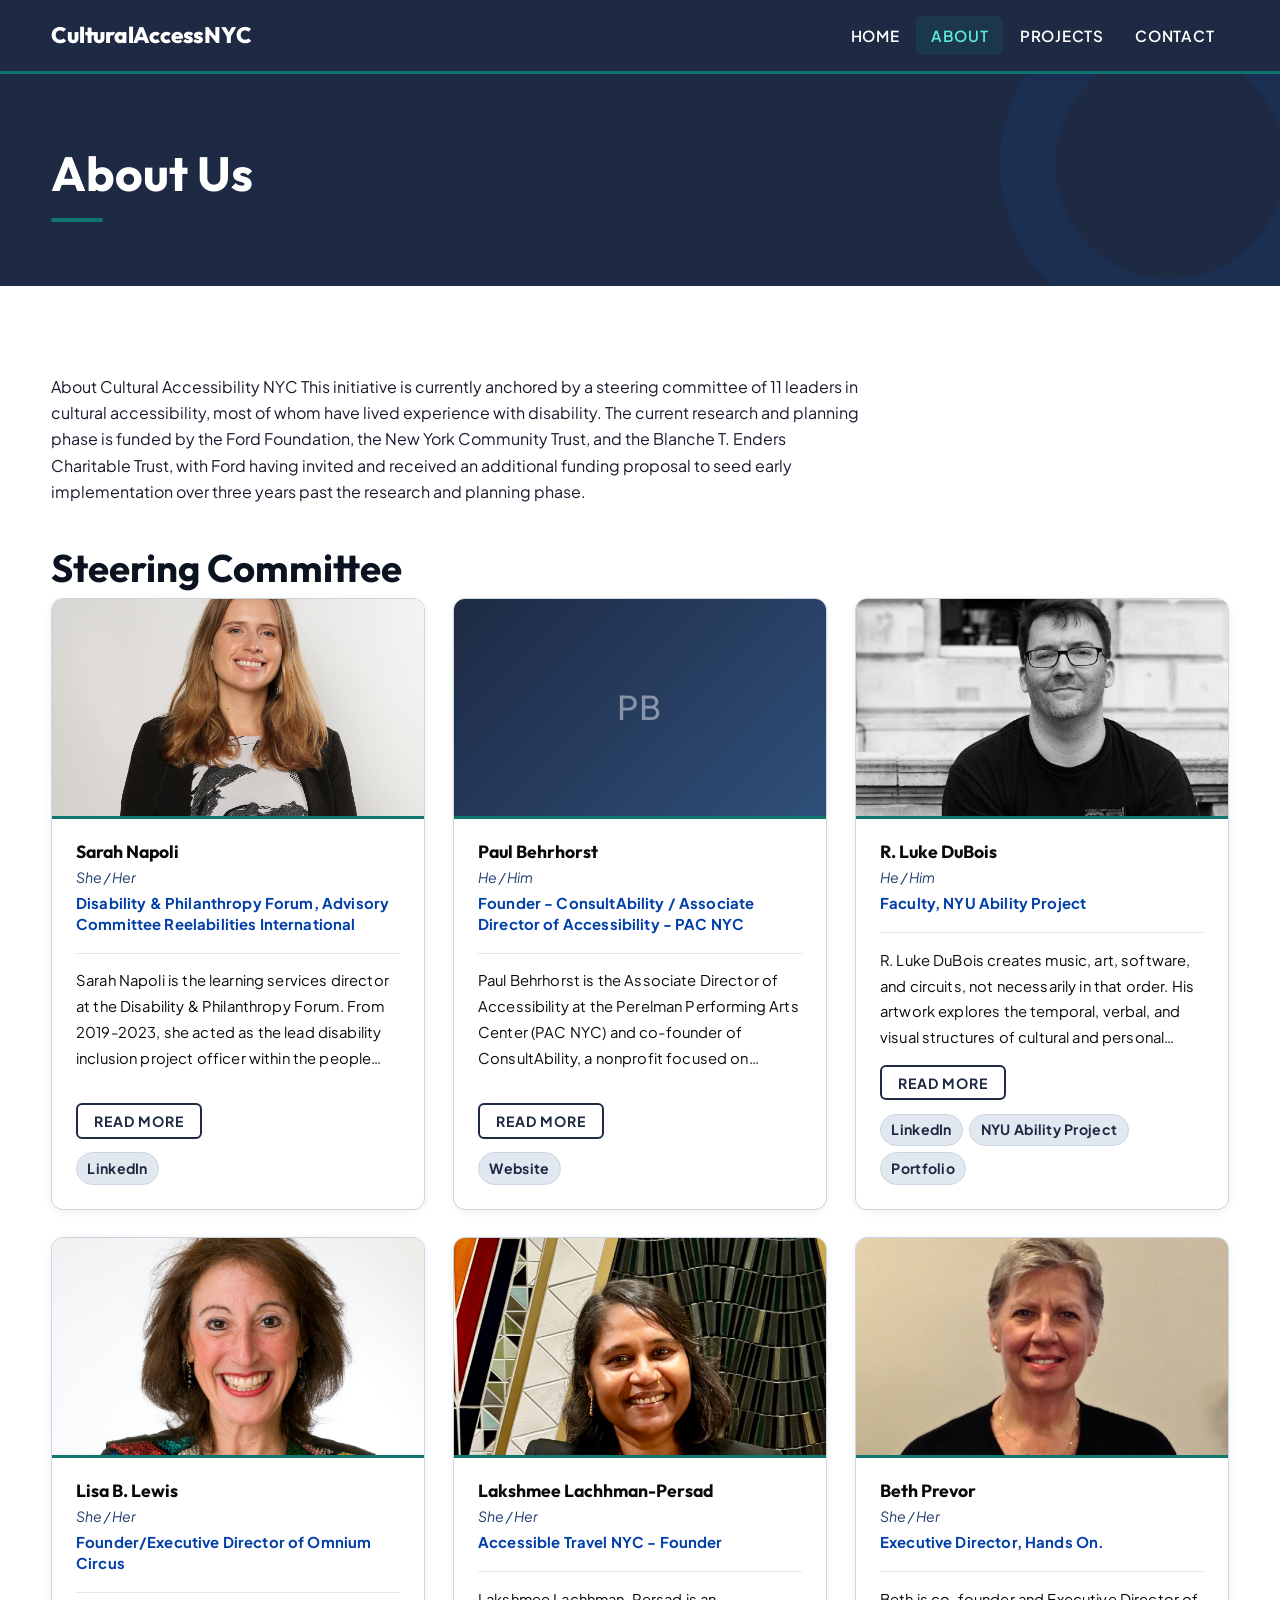
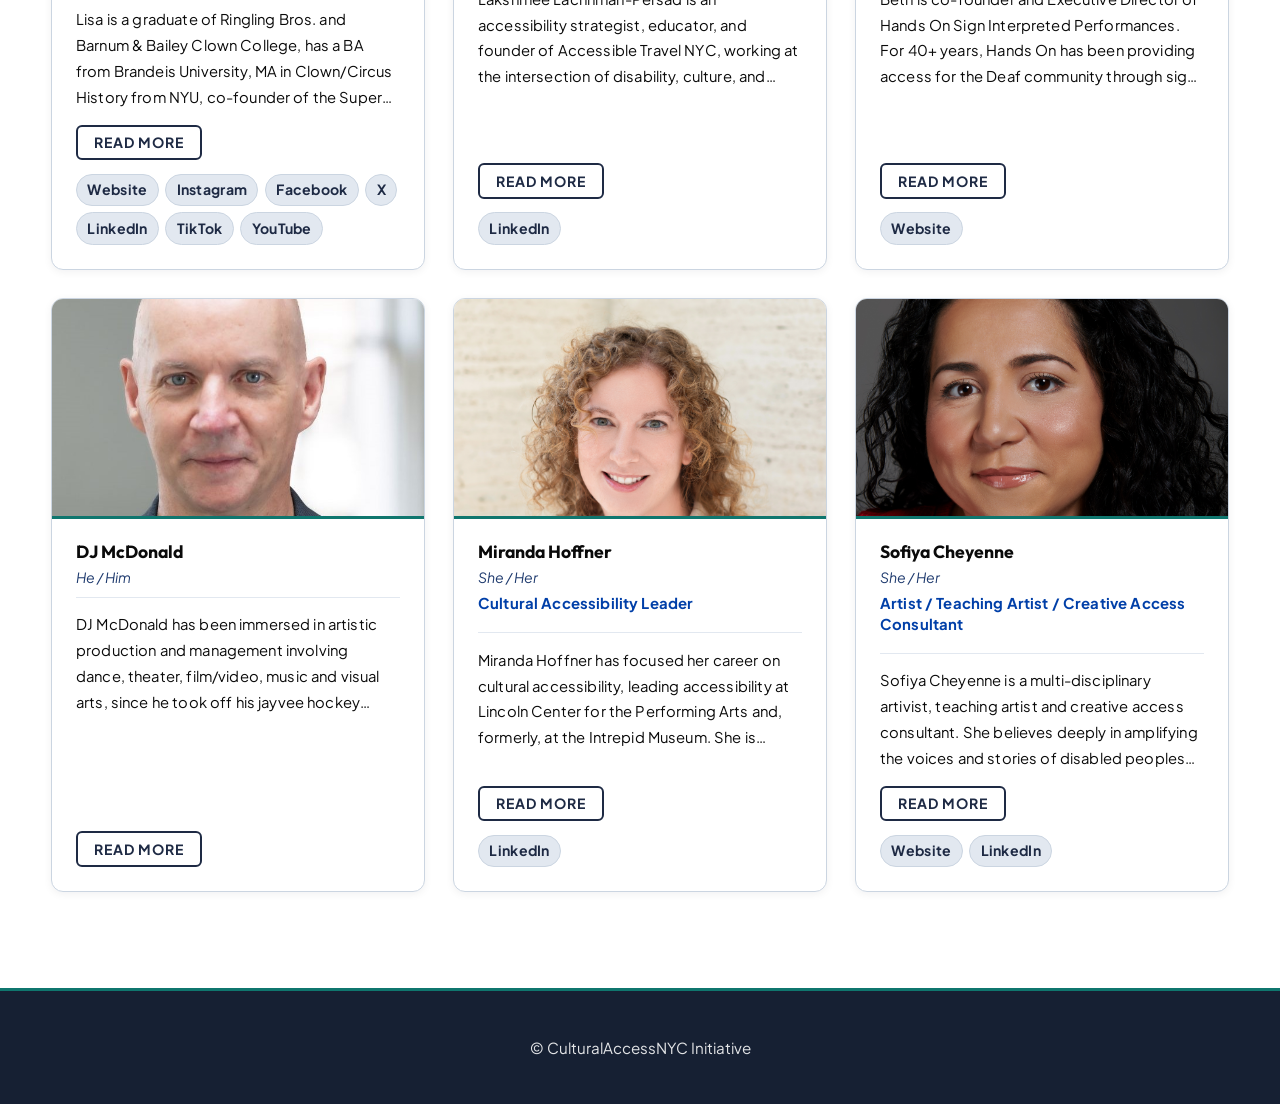
==== commit 79cc68fe: "Update about.html" ====
--- a/about.html
+++ b/about.html
@@ -20,7 +20,6 @@
       <ul class="nav-list" role="list">
         <li><a href="index.html">Home</a></li>
         <li><a href="about.html" aria-current="page">About</a></li>
-        <li><a href="resources.html">Resources</a></li>
         <li><a href="projects.html">Projects</a></li>
         <li><a href="contact.html">Contact</a></li>
       </ul>
--- a/style.css
+++ b/style.css
@@ -226,7 +226,7 @@
   inset: 0;
   background: linear-gradient(
     105deg,
-    rgba(0,48,135,0.28) 40%
+    rgba(0,48,135,0.28) 70%
   );//
 }
 
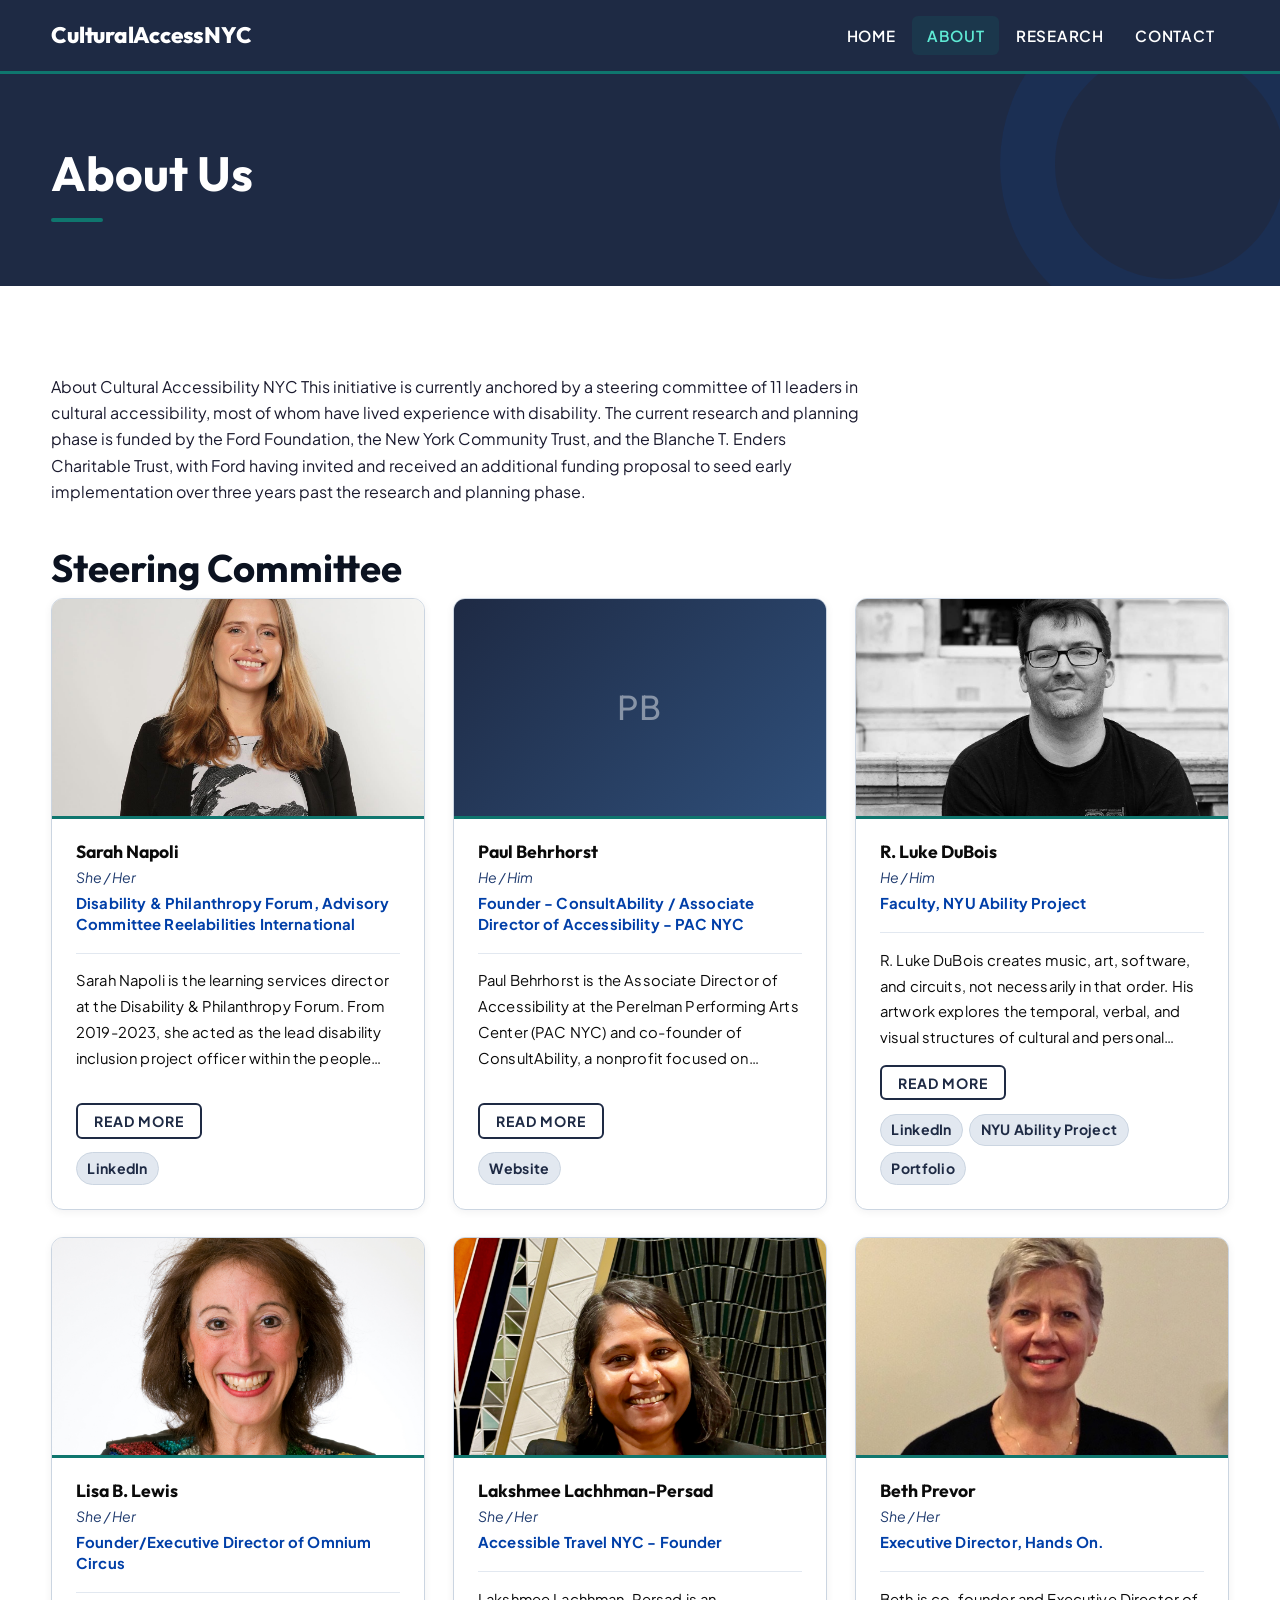
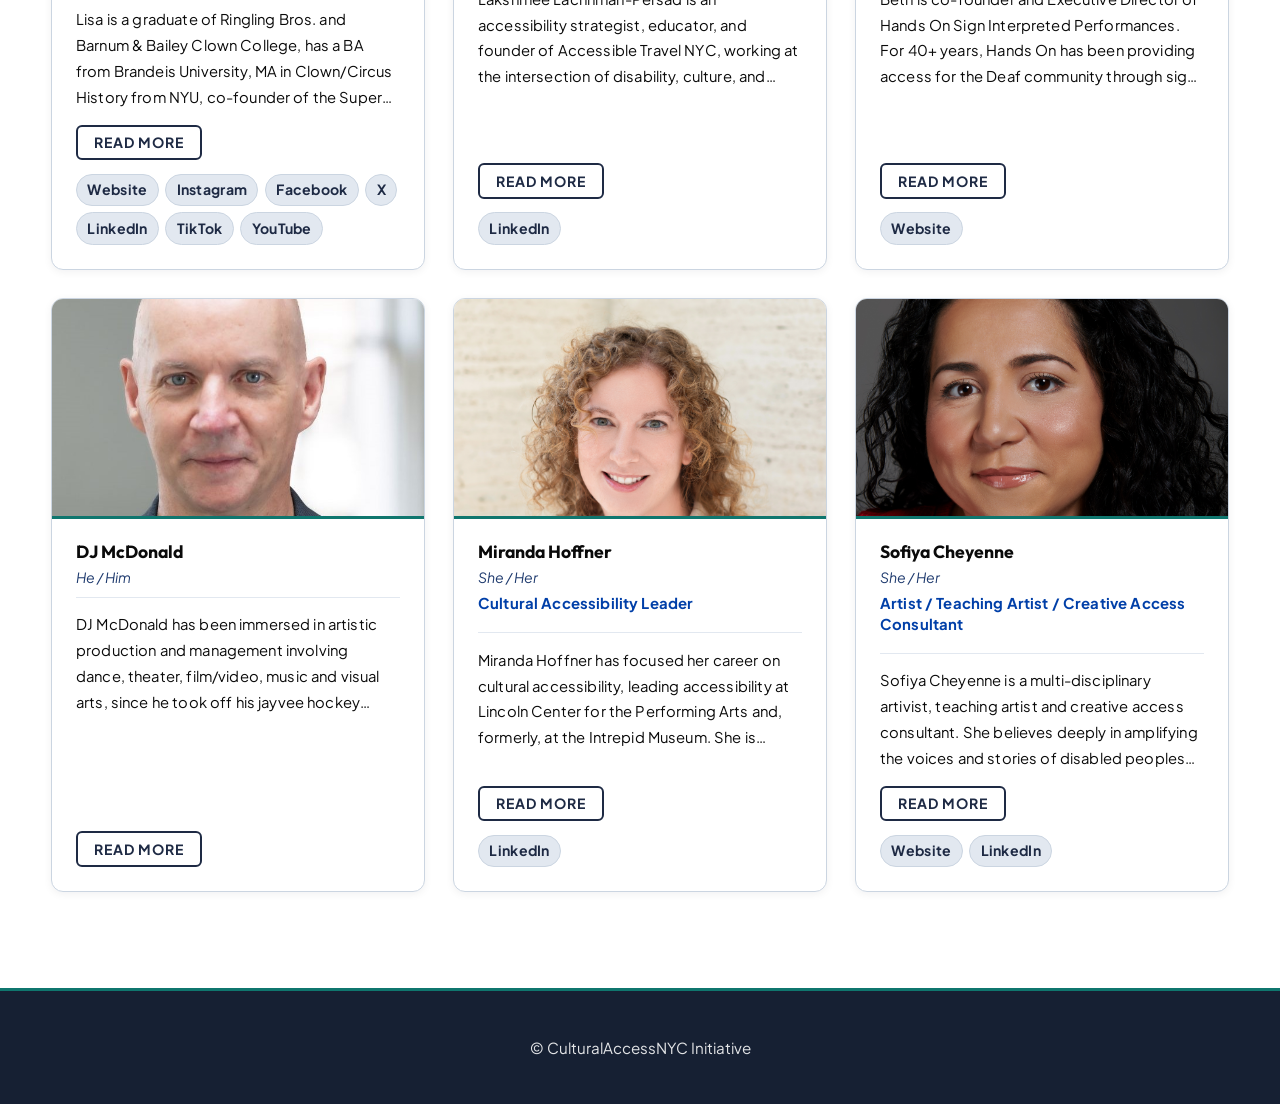
==== commit 94b805ea: "Update about.html" ====
--- a/about.html
+++ b/about.html
@@ -20,7 +20,7 @@
       <ul class="nav-list" role="list">
         <li><a href="index.html">Home</a></li>
         <li><a href="about.html" aria-current="page">About</a></li>
-        <li><a href="projects.html">Projects</a></li>
+        <li><a href="projects.html">Research</a></li>
         <li><a href="contact.html">Contact</a></li>
       </ul>
     </nav>
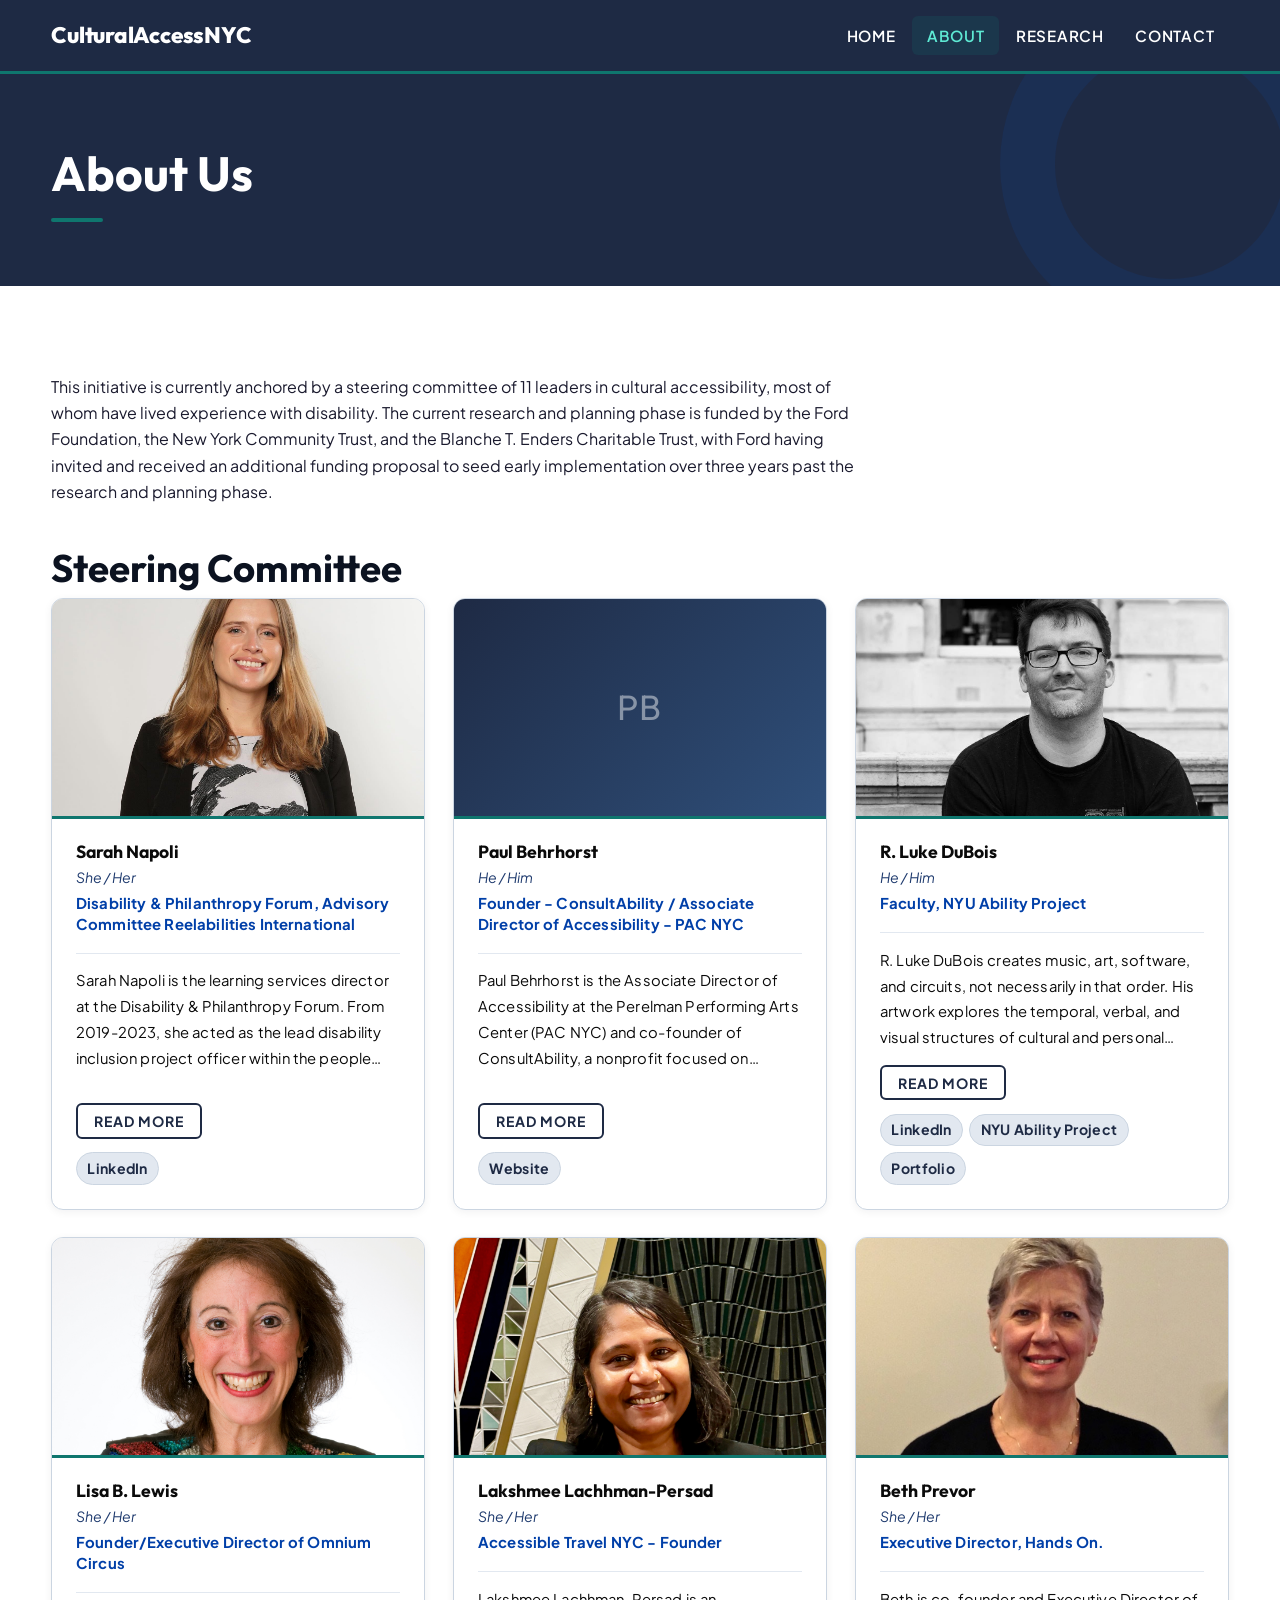
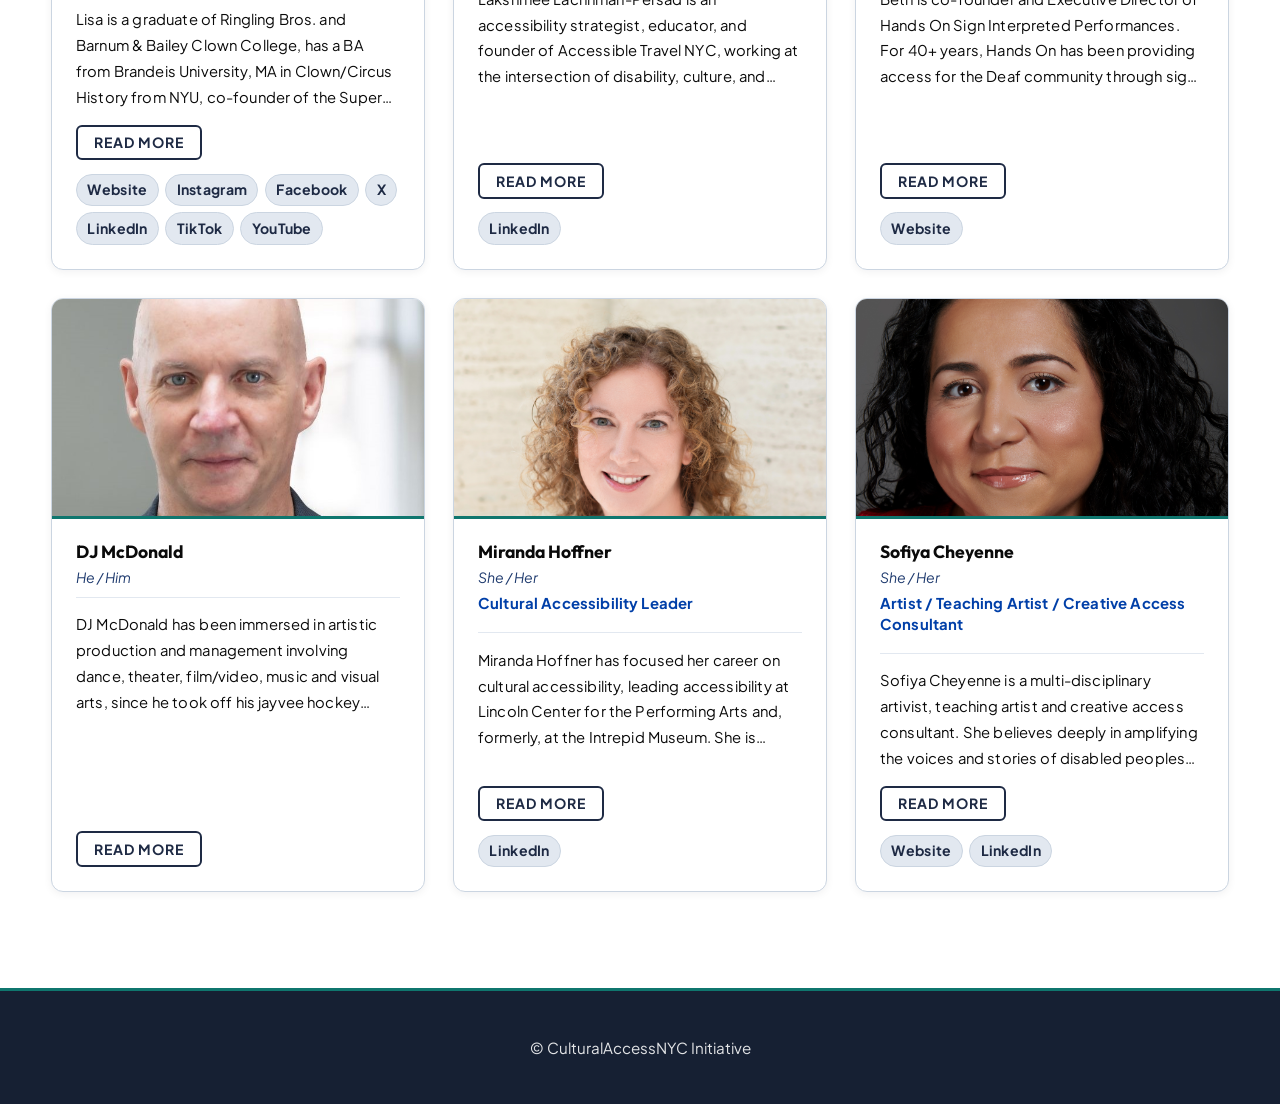
==== commit dc80cba7: "Update about.html" ====
--- a/about.html
+++ b/about.html
@@ -38,7 +38,6 @@
   <section class="section section-light" aria-labelledby="committee-heading">
     <div class="container">
       <p>
-        About Cultural Accessibility NYC
 This initiative is currently anchored by a steering committee of 11 leaders in cultural accessibility, most of whom have lived experience with disability. The current research and planning phase is funded by the Ford Foundation, the New York Community Trust, and the Blanche T. Enders Charitable Trust, with Ford having invited and received an additional funding proposal to seed early implementation over three years past the research and planning phase.
 
       </p>
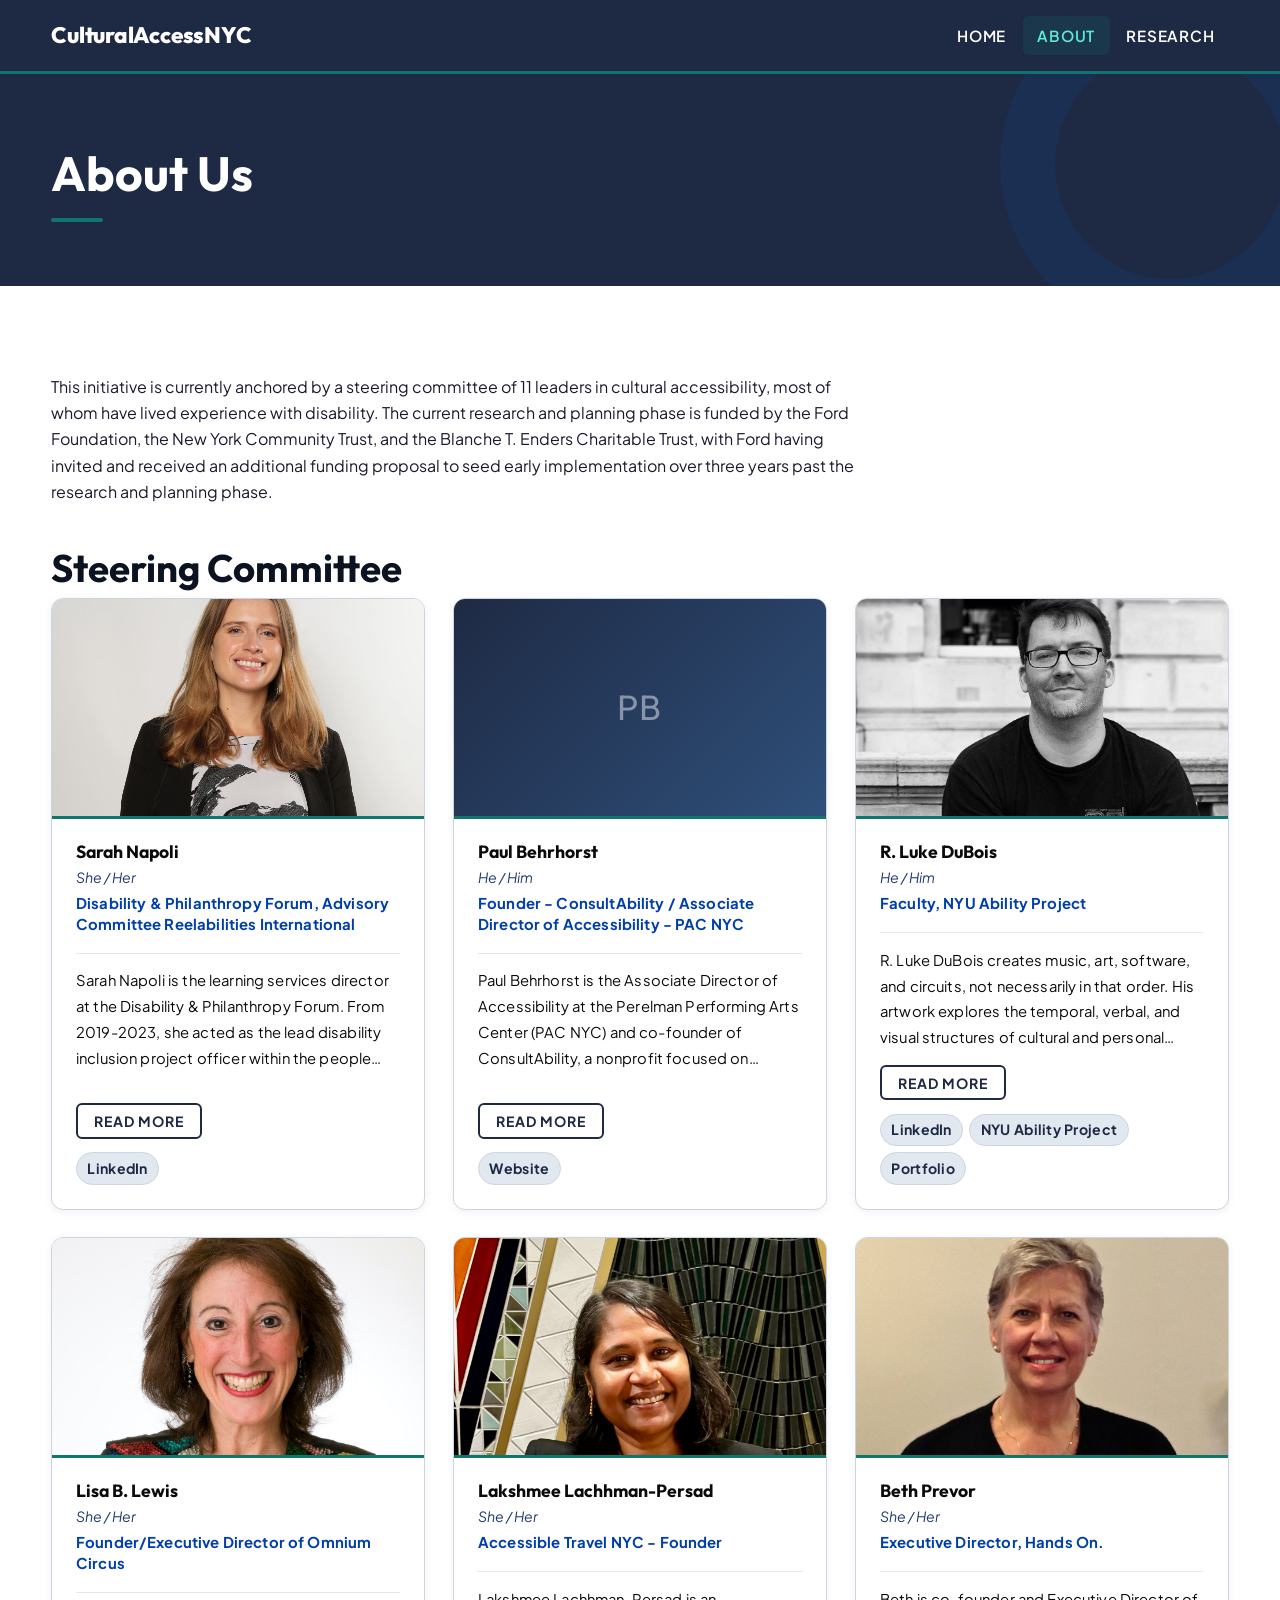
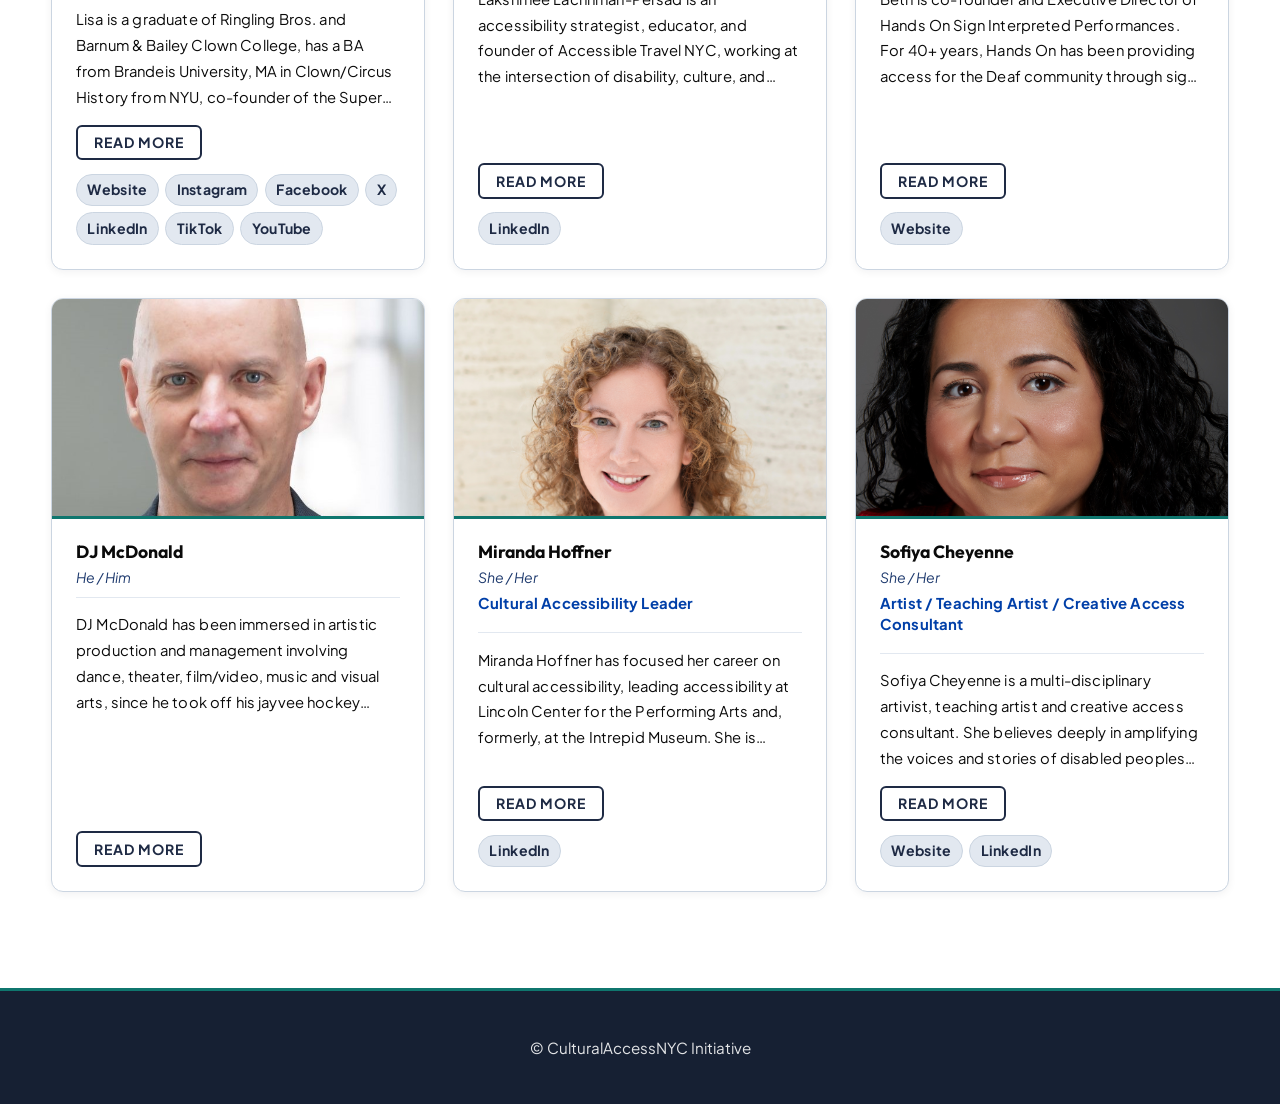
==== commit 5308e7a3: "Update about.html" ====
--- a/about.html
+++ b/about.html
@@ -21,7 +21,6 @@
         <li><a href="index.html">Home</a></li>
         <li><a href="about.html" aria-current="page">About</a></li>
         <li><a href="projects.html">Research</a></li>
-        <li><a href="contact.html">Contact</a></li>
       </ul>
     </nav>
   </div>
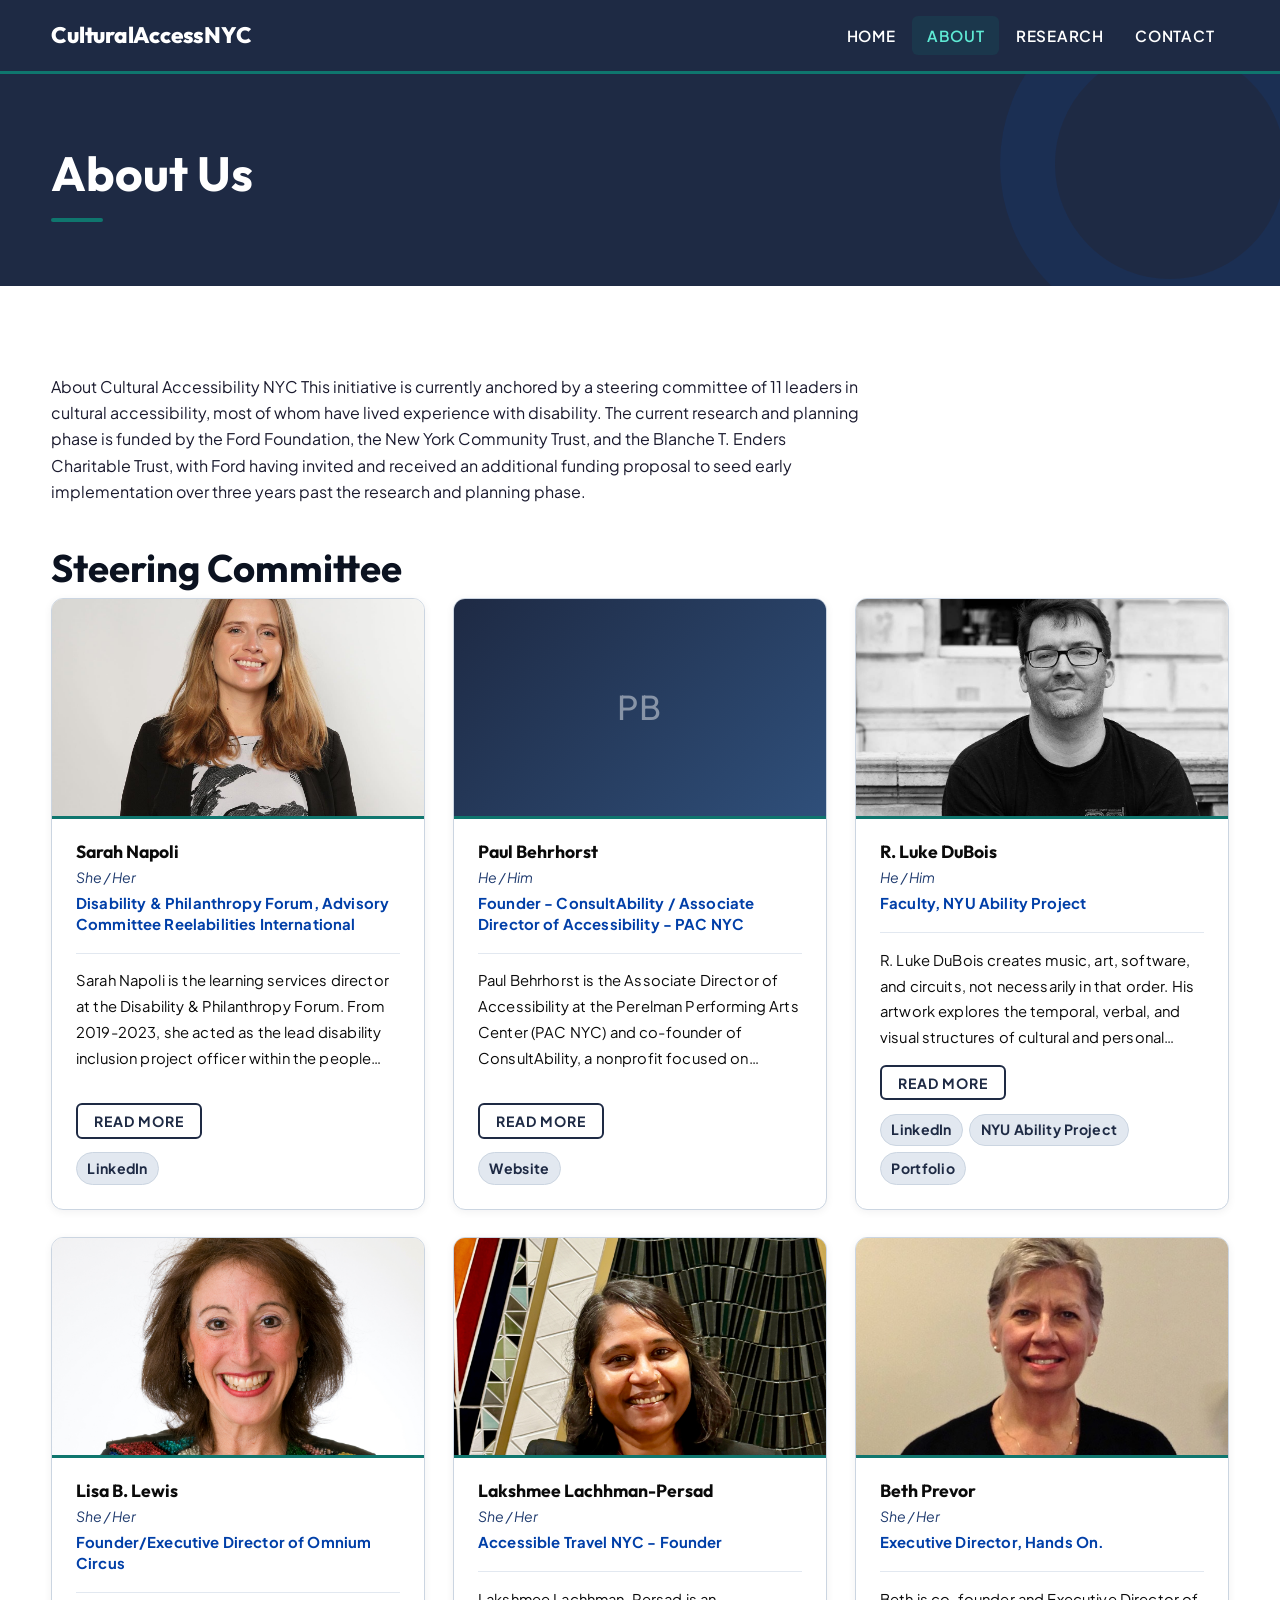
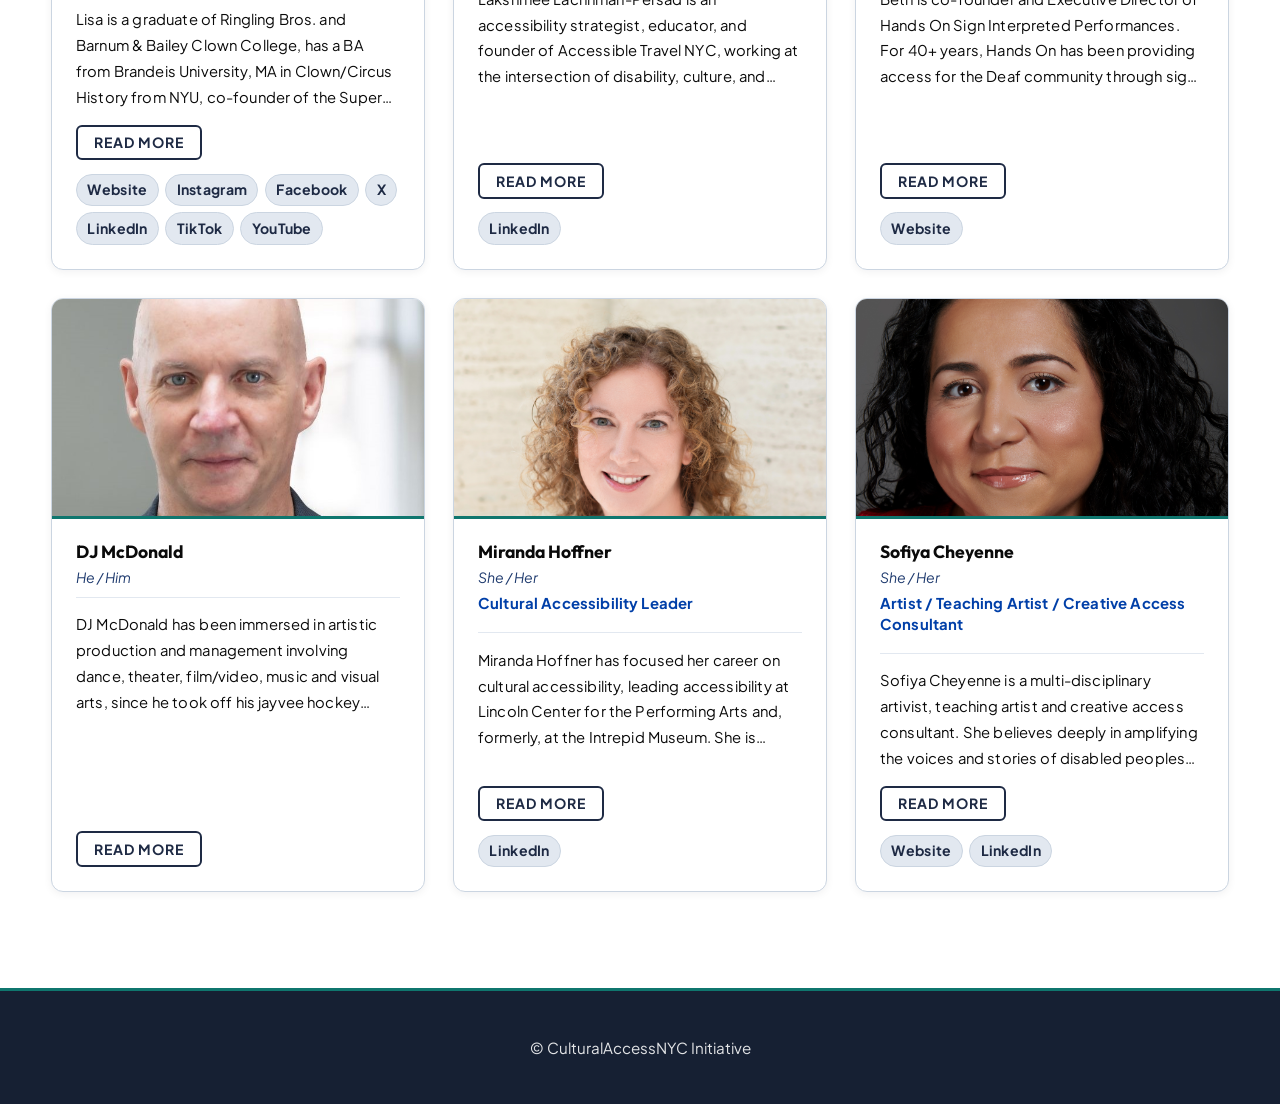
==== commit ce19f069: "Add files via upload" ====
--- a/about.html
+++ b/about.html
@@ -21,6 +21,7 @@
         <li><a href="index.html">Home</a></li>
         <li><a href="about.html" aria-current="page">About</a></li>
         <li><a href="projects.html">Research</a></li>
+        <li><a href="contact.html">Contact</a></li>
       </ul>
     </nav>
   </div>
@@ -37,6 +38,7 @@
   <section class="section section-light" aria-labelledby="committee-heading">
     <div class="container">
       <p>
+        About Cultural Accessibility NYC
 This initiative is currently anchored by a steering committee of 11 leaders in cultural accessibility, most of whom have lived experience with disability. The current research and planning phase is funded by the Ford Foundation, the New York Community Trust, and the Blanche T. Enders Charitable Trust, with Ford having invited and received an additional funding proposal to seed early implementation over three years past the research and planning phase.
 
       </p>
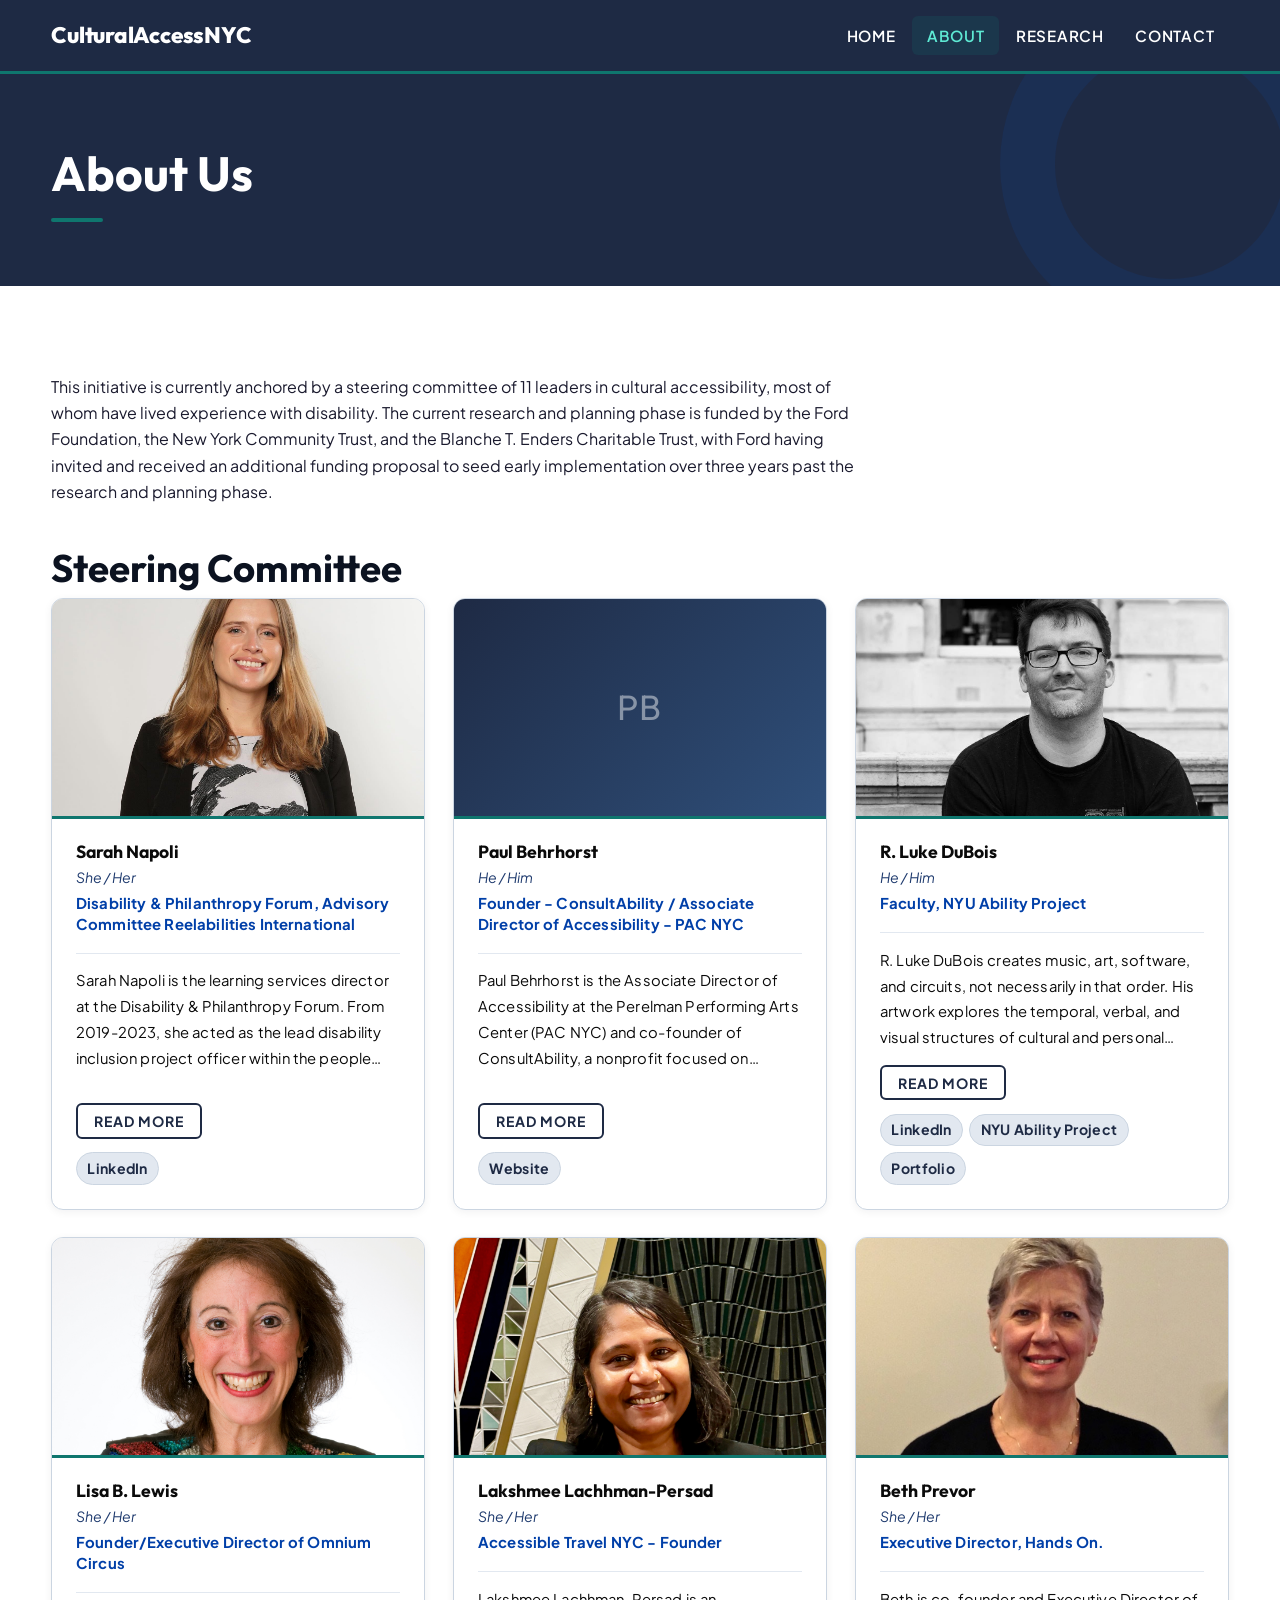
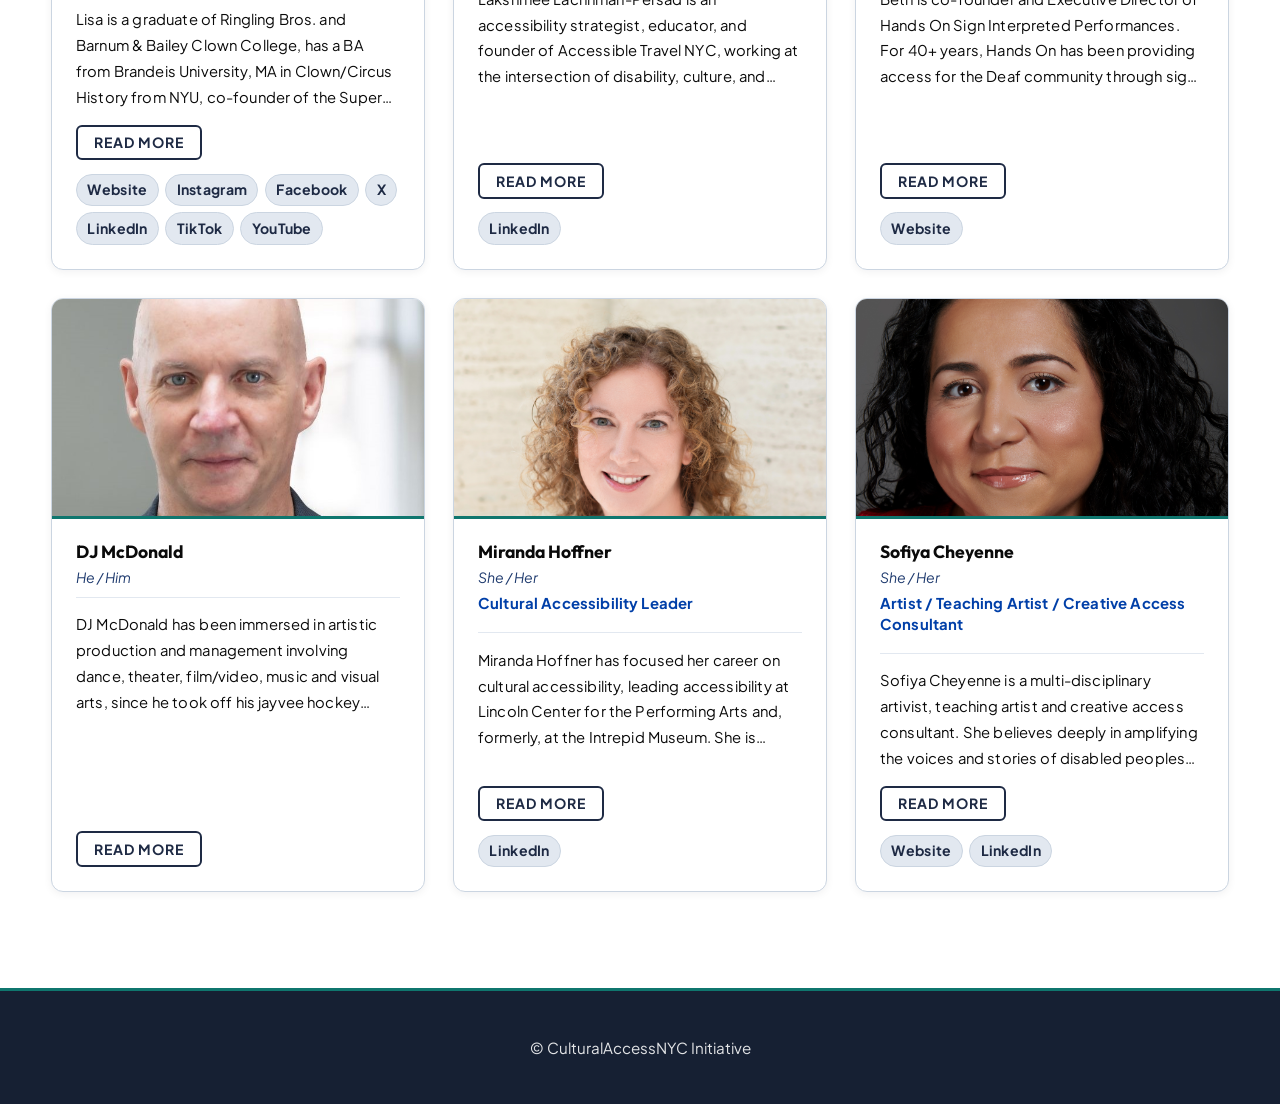
==== commit 2f8ae347: "Update about.html" ====
--- a/about.html
+++ b/about.html
@@ -38,7 +38,6 @@
   <section class="section section-light" aria-labelledby="committee-heading">
     <div class="container">
       <p>
-        About Cultural Accessibility NYC
 This initiative is currently anchored by a steering committee of 11 leaders in cultural accessibility, most of whom have lived experience with disability. The current research and planning phase is funded by the Ford Foundation, the New York Community Trust, and the Blanche T. Enders Charitable Trust, with Ford having invited and received an additional funding proposal to seed early implementation over three years past the research and planning phase.
 
       </p>
